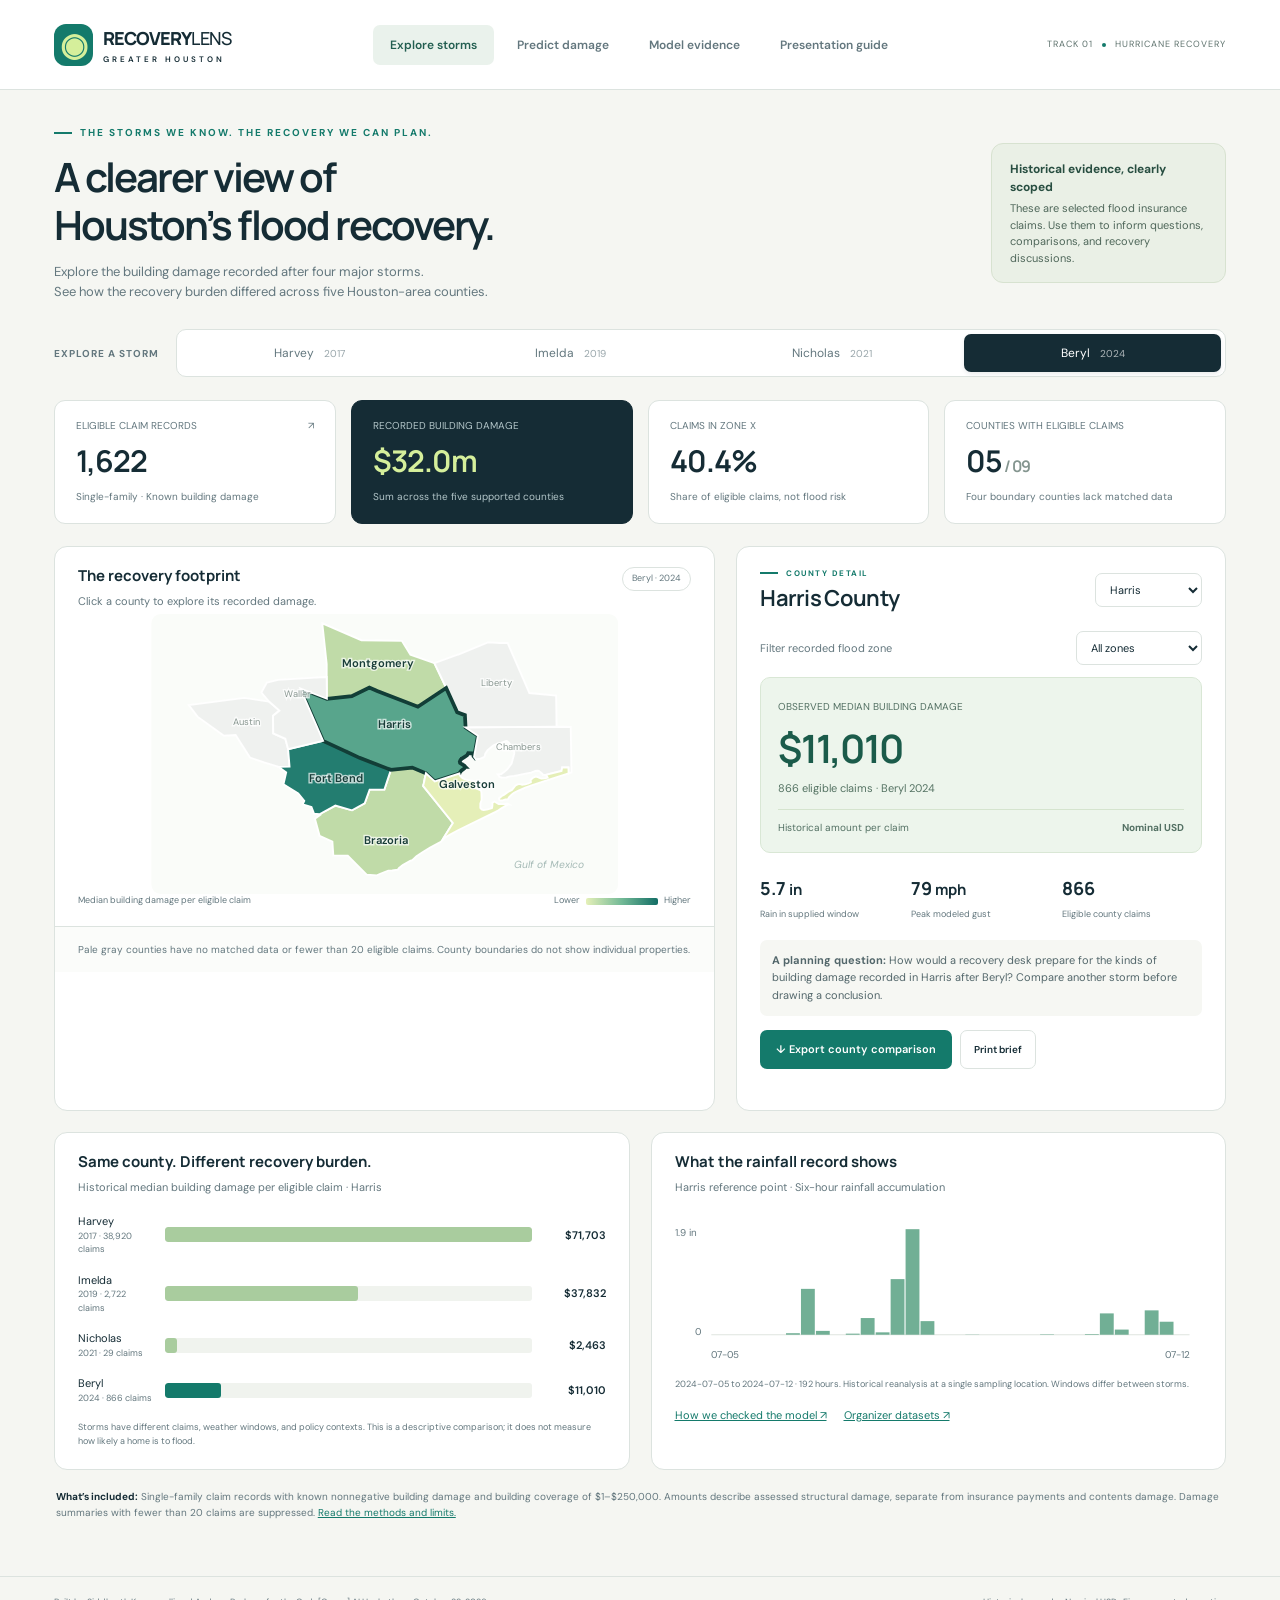
==== demo/index.html @ b669a85a "Add team names: Siddharth Korampalli and Andrew Perlman" ====
<!doctype html>
<html lang="en"><head><meta charset="utf-8"><meta name="viewport" content="width=device-width,initial-scale=1"><meta name="description" content="Compare historical Houston storm damage, explore county flood claims, and inspect honest model evidence."><title>Houston Recovery Lens</title><link rel="stylesheet" href="style.css"></head>
<body>
<header class="topbar"><a class="brand" href="#explore" aria-label="Recovery Lens home"><span class="brand-icon">◉</span><span>RECOVERY<span class="brand-light">LENS</span><small>GREATER HOUSTON</small></span></a><nav aria-label="Main navigation"><button class="nav active" data-page="explore">Explore storms</button><button class="nav" data-page="predict">Predict damage</button><button class="nav" data-page="evidence">Model evidence</button><button class="nav" data-page="present">Presentation guide</button></nav><span class="tag">TRACK 01 <i></i> HURRICANE RECOVERY</span></header>
<main id="app"><div class="loading">Loading the storm record…</div></main>
<footer><span>Built by Siddharth Korampalli and Andrew Perlman for the Code[Coogs] AI Hackathon · October 23, 2026</span><span>Historical records · Nominal USD · Five supported counties</span></footer>
<script src="data.js"></script><script src="predict.js"></script><script src="app.js"></script>
</body></html>
---- demo/style.css ----
@import url('https://fonts.googleapis.com/css2?family=DM+Sans:wght@400;450;500;550;600;650;700&family=Manrope:wght@400;500;600;650;700;750;800&display=swap');
:root{--ink:#152c35;--muted:#63777e;--green:#147a6b;--lime:#d5ef9b;--cream:#f5f6f2;--line:#dce3df;--white:#fff;--orange:#b2632b}*{box-sizing:border-box}body{margin:0;background:var(--cream);color:var(--ink);font-family:'DM Sans',Arial,sans-serif;font-size:14px;line-height:1.5}button,select,input{font:inherit}button,a,select{touch-action:manipulation}button{cursor:pointer}a{color:var(--green)}button:focus-visible,select:focus-visible,a:focus-visible,input:focus-visible,[tabindex]:focus-visible{outline:3px solid #bf772e;outline-offset:4px}.topbar{height:90px;padding:0 4.2%;display:flex;align-items:center;justify-content:space-between;border-bottom:1px solid var(--line);background:#fff}.brand{display:flex;align-items:center;gap:10px;text-decoration:none;color:var(--ink);font:800 18px 'Manrope',sans-serif;letter-spacing:-.8px}.brand-icon{width:39px;height:42px;border-radius:12px;background:var(--green);color:var(--lime);font-size:32px;text-align:center;line-height:40px}.brand-light{font-weight:500}.brand small{font:600 8px 'DM Sans',sans-serif;letter-spacing:3px;display:block;margin-top:4px}.topbar nav{display:flex;gap:6px}.nav{background:none;border:0;padding:11px 17px;color:var(--muted);border-radius:7px;font-size:12px;font-weight:600}.nav.active{background:#eaf2ec;color:#225e50}.tag{font-size:9px;letter-spacing:1px;color:#5f736e;display:flex;align-items:center;gap:9px}.tag i{height:4px;width:4px;background:var(--green);border-radius:50%}main{max-width:1480px;margin:auto;padding:35px 4.2% 45px}.eyebrow{font-size:10px;font-weight:700;letter-spacing:2px;text-transform:uppercase;color:var(--green);margin:0 0 13px;display:flex;align-items:center;gap:8px}.eyebrow:before{content:'';width:18px;height:2px;background:var(--green)}h1,h2,h3{font-family:'Manrope',Arial,sans-serif;line-height:1.18}h1{font-size:clamp(32px,3.15vw,48px);font-weight:650;letter-spacing:-2px;margin:0 0 14px}h2{font-size:23px;font-weight:650;letter-spacing:-.7px;margin:0 0 12px}h3{font-size:15px;font-weight:700;margin:0 0 8px}.hero{display:flex;justify-content:space-between;align-items:center;gap:30px;margin-bottom:28px}.hero p{font-size:13px;color:var(--muted);max-width:580px;margin:0}.hero-note{background:#eaf0e6;border:1px solid #d7e2d0;border-radius:12px;width:235px;padding:16px 18px;flex-shrink:0;font-size:11px;color:#4f675a}.hero-note strong{display:block;color:#284e41;font-size:12px;margin-bottom:4px}.stormbar{display:flex;align-items:center;gap:17px;margin:0 0 23px}.stormbar>span{font-size:10px;font-weight:700;letter-spacing:1px;color:var(--muted)}.storm-options{display:flex;border:1px solid var(--line);padding:4px;border-radius:10px;background:#fff;gap:4px;flex:1}.storm{flex:1;border:0;background:none;border-radius:7px;color:var(--muted);padding:10px 14px;display:flex;align-items:center;justify-content:center;gap:10px;font-size:12px}.storm.active{background:var(--ink);color:#fff;box-shadow:0 2px 4px #142c3518}.storm small{font-size:10px;opacity:.65}.metrics{display:grid;grid-template-columns:repeat(4,1fr);gap:15px;margin-bottom:22px}.metric{padding:17px 21px;background:#fff;border:1px solid var(--line);border-radius:11px}.metric .label{font-size:10px;color:var(--muted);display:flex;justify-content:space-between}.metric strong{display:block;font:650 30px 'Manrope',sans-serif;letter-spacing:-1px;margin:7px 0 4px}.metric small{font-size:10px;color:var(--muted)}.metric.accent{background:var(--ink);color:#fff;border-color:var(--ink)}.metric.accent .label,.metric.accent small{color:#b3c6c9}.metric.accent strong{color:var(--lime)}.main-grid{display:grid;grid-template-columns:1.35fr 1fr;gap:21px}.card{background:#fff;border:1px solid var(--line);border-radius:13px;overflow:hidden}.card-head{display:flex;justify-content:space-between;align-items:flex-start;padding:20px 23px 0;gap:15px}.card-head p{font-size:11px;color:var(--muted);margin:0}.pill{border:1px solid var(--line);border-radius:20px;padding:4px 9px;white-space:nowrap;font-size:9px;color:var(--muted)}.map-wrap{padding:5px 20px 0;position:relative}.map-wrap svg{display:block;width:100%;height:280px}.county{stroke:#fff;stroke-width:2;cursor:pointer;transition:fill .2s,stroke .2s}.county.selected{stroke:#123e37;stroke-width:4}.county.unsupported{cursor:default;fill:#eff1ef;stroke:#fff}.map-label{font-size:12px;fill:#193d39;pointer-events:none;font-weight:600;text-anchor:middle;paint-order:stroke;stroke:#ffffffaf;stroke-width:3px}.map-label.unsupported{fill:#899791;font-weight:400;font-size:10px}.map-caption{display:flex;justify-content:space-between;gap:12px;margin:0 23px 18px;font-size:9px;color:var(--muted)}.legend{display:flex;align-items:center;gap:6px}.gradient{width:72px;height:7px;background:linear-gradient(90deg,#e5f0b8,#72b996,#126d65);border-radius:2px}.map-bottom{border-top:1px solid var(--line);padding:15px 23px;background:#fbfcfa;font-size:10px;color:var(--muted)}.detail{padding:20px 23px}.detail-top{display:flex;justify-content:space-between;align-items:center;margin-bottom:19px}.detail-top h2{font-size:22px;margin:0}.detail select{padding:8px 10px;border:1px solid var(--line);border-radius:7px;background:#fff;color:var(--ink);font-size:11px;max-width:190px}.field{display:flex;justify-content:space-between;align-items:center;font-size:11px;color:var(--muted);margin-bottom:12px}.observed{background:#edf5ec;border:1px solid #d9e7d5;border-radius:10px;padding:17px;margin-bottom:14px}.observed .label{font-size:10px;color:#537063}.observed .value{font:650 39px 'Manrope';letter-spacing:-1.5px;margin:5px 0;color:#1b5b4a}.observed p{font-size:11px;color:#557363;margin:3px 0}.range{display:flex;justify-content:space-between;margin:12px 0 0;padding-top:10px;border-top:1px solid #d5e4ce;font-size:10px;color:#537063}.local-stats{display:grid;grid-template-columns:repeat(3,1fr);gap:10px;padding:8px 0 17px}.local-stats strong{display:block;font-size:18px;font-family:Manrope;font-weight:700}.local-stats span{font-size:9px;color:var(--muted)}.insight{font-size:11px;line-height:1.6;background:#f6f7f3;border-radius:7px;padding:12px;color:#53676b}.secondary{border:1px solid var(--line);border-radius:7px;padding:9px 13px;background:#fff;color:var(--ink);font-size:10px;font-weight:600}.primary{border:0;border-radius:7px;padding:11px 16px;background:var(--green);color:white;font-size:11px;font-weight:600}.action-row{display:flex;gap:8px;margin-top:14px}.bottom-grid{display:grid;grid-template-columns:1fr 1fr;gap:21px;margin-top:21px}.chart{padding:20px 23px}.chart p{color:var(--muted);font-size:11px;margin:0 0 18px}.barrow{display:grid;grid-template-columns:75px 1fr 62px;gap:12px;align-items:center;margin:15px 0;font-size:11px}.barrow span small{display:block;font-size:9px;color:var(--muted)}.bartrack{background:#f0f3ee;height:15px;border-radius:3px;overflow:hidden}.barfill{background:#a9cc9e;height:100%;border-radius:3px;min-width:2px}.barrow.active .barfill{background:var(--green)}.barvalue{text-align:right;font-size:11px;font-weight:600}.chart-note{font-size:9px!important;color:var(--muted);line-height:1.6;margin-top:14px!important;margin-bottom:0!important}.weather-chart{display:block;width:100%;height:150px}.data-note{font-size:10px;line-height:1.6;color:var(--muted);margin-top:19px;padding:0 2px}.data-note strong{color:var(--ink)}footer{display:flex;justify-content:space-between;font-size:9px;color:var(--muted);border-top:1px solid var(--line);padding:19px 4.2%;gap:15px}.loading{padding:50px;font-size:18px}.page-intro{max-width:740px;margin-bottom:28px}.page-intro p{color:var(--muted)}.evidence-grid{display:grid;grid-template-columns:1fr 1fr;gap:22px}.panel{padding:24px}.panel p,.panel li{font-size:12px;color:var(--muted);line-height:1.7}.panel ul,.panel ol{padding-left:19px}.warning{background:#fff5e7;border:1px solid #ead8bd;color:#865d2b;padding:18px 22px;border-radius:10px;margin:20px 0;font-size:12px}.warning strong{display:block;font-size:14px;margin-bottom:5px}.evidence-table{width:100%;border-collapse:collapse;font-size:11px;margin-top:15px}.evidence-table th,.evidence-table td{text-align:left;border-bottom:1px solid var(--line);padding:11px 6px}.evidence-table th{color:var(--muted);font-size:10px;font-weight:500}.split{display:flex;gap:10px;margin:15px 0}.split>div{flex:1;border-radius:8px;padding:12px;background:#f0f4ef}.split strong,.split small{display:block}.split strong{font-size:13px}.split small{font-size:10px;color:var(--muted);margin-top:4px}.quote{font:500 19px/1.65 'Manrope';letter-spacing:-.3px;color:var(--ink);padding:20px 0}.pitch-step{display:grid;grid-template-columns:50px 1fr;gap:15px;border-top:1px solid var(--line);padding:17px 0}.pitch-step time{color:var(--green);font-size:11px;font-weight:700}.pitch-step p{margin:4px 0 0;font-size:12px;color:var(--muted)}.links{display:flex;gap:17px;flex-wrap:wrap;font-size:11px;margin-top:16px}.download-status{font-size:10px;color:var(--green);min-height:15px;margin-top:6px}.wide{grid-column:1/-1}.source-tag{font-size:10px;display:inline-block;background:#eaf2eb;color:#41664e;padding:3px 7px;border-radius:4px}.print-only{display:none} @media(min-width:1450px){.map-wrap svg{height:320px}}@media(max-width:1000px){.topbar{padding:0 3%;height:76px}.tag{display:none}main{padding:28px 3%}.main-grid{grid-template-columns:1.1fr 1fr}.hero-note{width:210px}.metric{padding:14px}.metric strong{font-size:25px}.map-wrap svg{height:280px}.detail{padding:18px}.range{gap:8px;font-size:9px}}@media(max-width:760px){.topbar{height:auto;min-height:95px;flex-wrap:wrap;padding:15px 5%;gap:12px}.topbar nav{width:100%;justify-content:space-between;gap:0}.nav{padding:8px;font-size:10px}.brand{font-size:16px}.brand-icon{height:34px;width:33px;line-height:33px;font-size:26px}.hero{display:block}.hero-note{width:100%;margin-top:18px;padding:12px 15px}h1{font-size:34px;letter-spacing:-1.3px}.hero p{font-size:12px}.stormbar{display:block}.stormbar>span{display:block;margin-bottom:8px}.storm{padding:9px 3px;display:block;font-size:11px}.storm small{display:block}.metrics{grid-template-columns:1fr 1fr;gap:10px}.metric strong{font-size:26px}.main-grid,.bottom-grid,.evidence-grid{grid-template-columns:1fr}.card-head{padding:18px 18px 0}.map-caption{margin:0 18px 16px}.map-wrap svg{height:310px}.detail select{max-width:160px}.bottom-grid{gap:17px}.evidence-grid{gap:17px}.split{flex-wrap:wrap}.split>div{min-width:100px}footer{display:block}footer span{display:block;margin-bottom:5px}.wide{grid-column:auto}.page-intro h1{font-size:31px}.evidence-table{font-size:10px}.panel{padding:20px}.quote{font-size:17px}.range{font-size:10px}}@media print{.topbar nav,.tag,.action-row,footer,.stormbar{display:none}main{padding:15px}.hero-note{display:none}.metrics,.main-grid,.bottom-grid{break-inside:avoid}.main-grid{grid-template-columns:1fr 1fr}body{background:white}.print-only{display:block}.card{break-inside:avoid}.metric strong{font-size:23px}.hero h1{font-size:30px}.bottom-grid{grid-template-columns:1fr 1fr}.map-wrap svg{height:260px}}

.field:has(input[type=number]){flex-wrap:wrap}
.field input[type=number]{flex-basis:100%;width:100%;margin-top:6px;padding:10px 12px;border:1px solid var(--line);border-radius:10px;background:var(--white);color:var(--ink)}
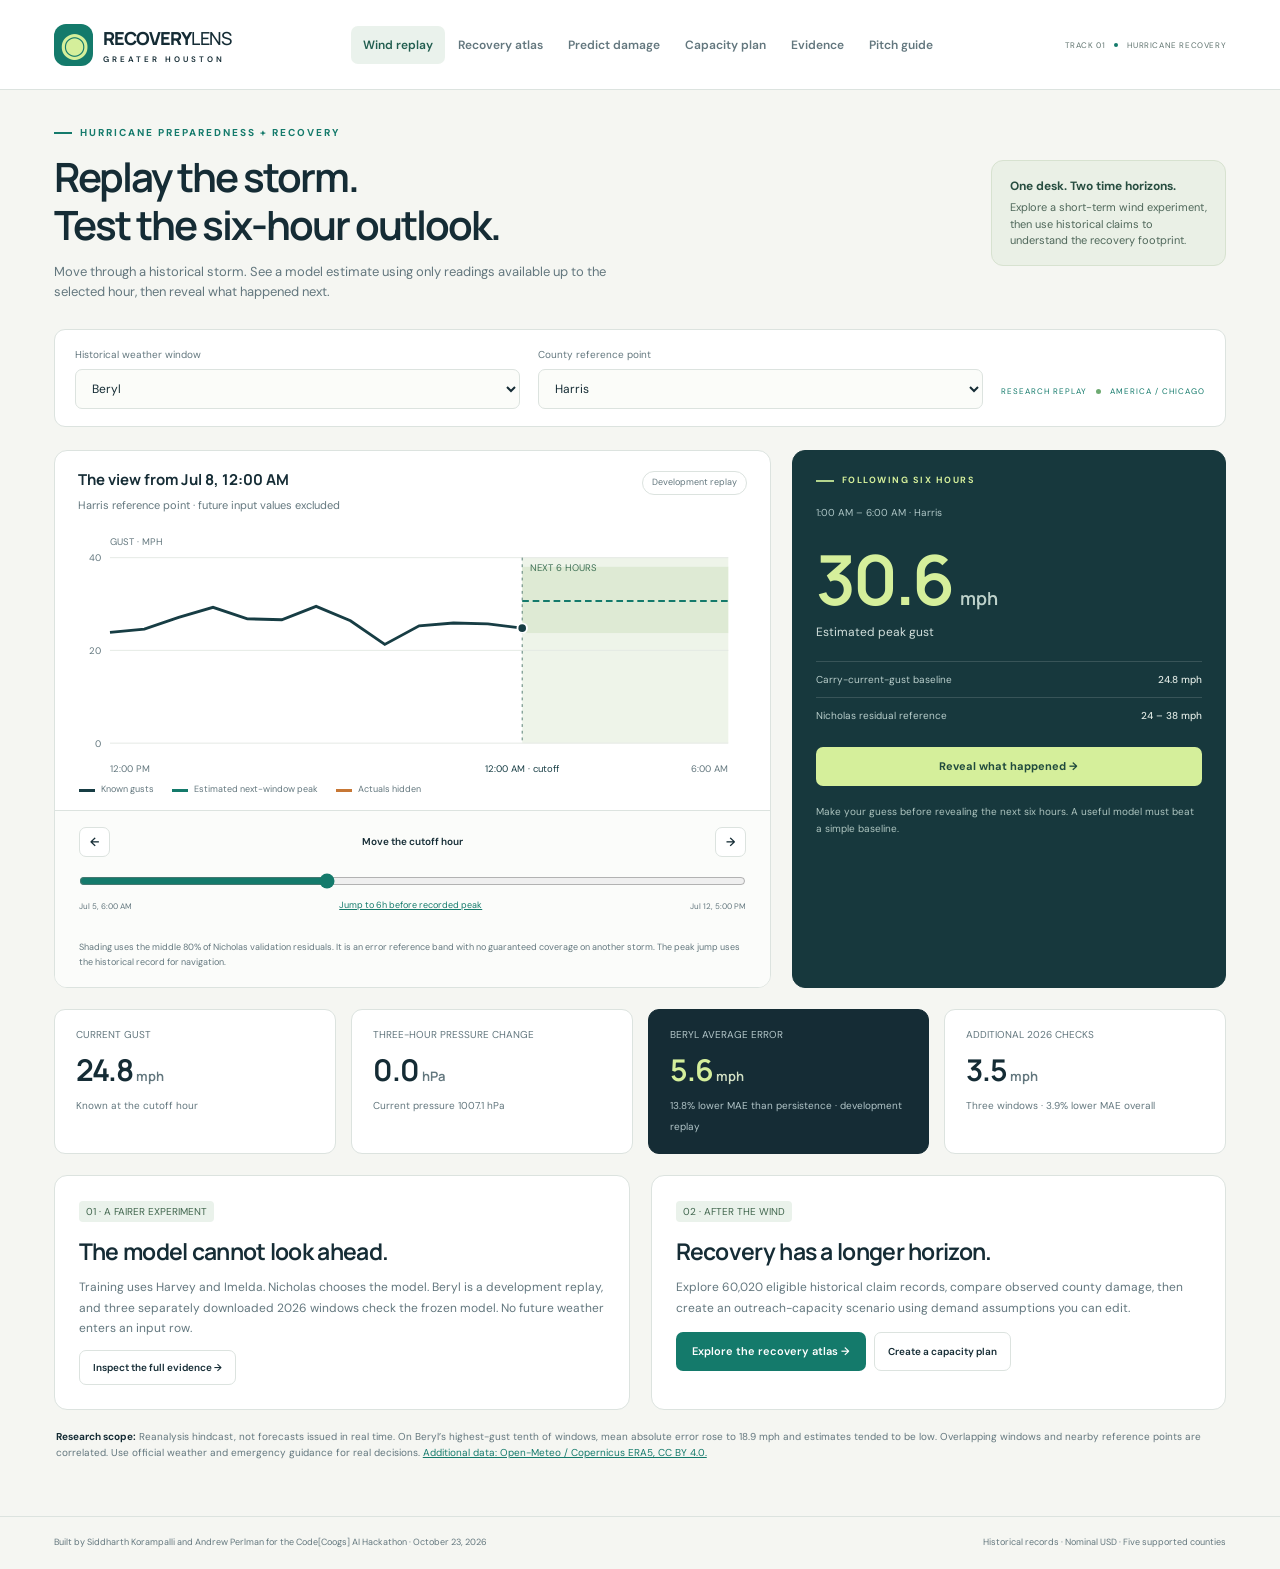
==== commit a5171a4c: "Merge main: add Andrew's wind replay and capacity plan Bring in the six-hour wind replay, capacity p" ====
--- a/demo/index.html
+++ b/demo/index.html
@@ -1,8 +1,8 @@
 <!doctype html>
-<html lang="en"><head><meta charset="utf-8"><meta name="viewport" content="width=device-width,initial-scale=1"><meta name="description" content="Compare historical Houston storm damage, explore county flood claims, and inspect honest model evidence."><title>Houston Recovery Lens</title><link rel="stylesheet" href="style.css"></head>
+<html lang="en"><head><meta charset="utf-8"><meta name="viewport" content="width=device-width,initial-scale=1"><meta name="description" content="Replay a six-hour gust model, explore historical Houston flood recovery, and build an editable outreach-capacity scenario."><title>Houston Recovery Lens</title><link rel="stylesheet" href="style.css"><link rel="stylesheet" href="upgrades.css"></head>
 <body>
-<header class="topbar"><a class="brand" href="#explore" aria-label="Recovery Lens home"><span class="brand-icon">◉</span><span>RECOVERY<span class="brand-light">LENS</span><small>GREATER HOUSTON</small></span></a><nav aria-label="Main navigation"><button class="nav active" data-page="explore">Explore storms</button><button class="nav" data-page="predict">Predict damage</button><button class="nav" data-page="evidence">Model evidence</button><button class="nav" data-page="present">Presentation guide</button></nav><span class="tag">TRACK 01 <i></i> HURRICANE RECOVERY</span></header>
+<header class="topbar"><a class="brand" href="#replay" aria-label="Recovery Lens home"><span class="brand-icon">◉</span><span>RECOVERY<span class="brand-light">LENS</span><small>GREATER HOUSTON</small></span></a><nav aria-label="Main navigation"><button class="nav active" data-page="replay">Wind replay</button><button class="nav" data-page="explore">Recovery atlas</button><button class="nav" data-page="predict">Predict damage</button><button class="nav" data-page="capacity">Capacity plan</button><button class="nav" data-page="evidence">Evidence</button><button class="nav" data-page="present">Pitch guide</button></nav><span class="tag">TRACK 01 <i></i> HURRICANE RECOVERY</span></header>
 <main id="app"><div class="loading">Loading the storm record…</div></main>
 <footer><span>Built by Siddharth Korampalli and Andrew Perlman for the Code[Coogs] AI Hackathon · October 23, 2026</span><span>Historical records · Nominal USD · Five supported counties</span></footer>
-<script src="data.js"></script><script src="predict.js"></script><script src="app.js"></script>
+<script src="data.js"></script><script src="predict.js"></script><script src="wind-data.js"></script><script src="wind.js"></script><script src="app.js"></script>
 </body></html>
--- a/demo/style.css
+++ b/demo/style.css
@@ -3,3 +3,7 @@
 
 .field:has(input[type=number]){flex-wrap:wrap}
 .field input[type=number]{flex-basis:100%;width:100%;margin-top:6px;padding:10px 12px;border:1px solid var(--line);border-radius:10px;background:var(--white);color:var(--ink)}
+.field-help{font-size:10px;color:var(--muted);margin:-6px 0 10px}
+.field-msg{font-size:10px;color:var(--orange);margin:-6px 0 10px;min-height:0}
+.field-msg:empty{display:none}
+.observed .value.no-data{font-size:24px;letter-spacing:-.5px}
--- a/demo/upgrades.css
+++ b/demo/upgrades.css
@@ -0,0 +1 @@
+.replay-toolbar{display:flex;align-items:end;gap:18px;margin:0 0 23px;padding:17px 20px;border:1px solid var(--line);border-radius:11px;background:white}.replay-toolbar label{font-size:10px;color:var(--muted);display:flex;flex-direction:column;gap:7px;flex:1}.replay-toolbar select,.plan-source select{padding:10px 12px;border:1px solid var(--line);border-radius:7px;background:#fbfcf9;color:var(--ink);font-size:12px;min-width:0}.replay-scope{font-size:8px;letter-spacing:1px;color:var(--green);display:flex;gap:9px;align-items:center;padding-bottom:12px;white-space:nowrap}.replay-scope i{width:5px;height:5px;background:#6eaa72;border-radius:50%}.replay-layout{display:grid;grid-template-columns:1.65fr 1fr;gap:21px}.replay-main .card-head{margin-bottom:10px}.replay-chart-wrap{padding:8px 15px 0}.replay-chart{display:block;width:100%;height:auto}.chart-key{display:flex;flex-wrap:wrap;gap:18px;padding:0 24px 13px;font-size:9px;color:var(--muted)}.chart-key span{display:flex;align-items:center;gap:6px}.chart-key i{height:3px;width:16px;display:inline-block}.scrubber{border-top:1px solid var(--line);padding:16px 24px 12px;background:#fbfcfa}.scrubber>div:first-child{display:flex;align-items:center;justify-content:space-between;font-size:10px;font-weight:600}.scrubber input{width:100%;accent-color:var(--green);margin:16px 0 5px;cursor:pointer}.scrubber .secondary{padding:5px 10px;font-size:12px}.scrub-labels{display:flex;justify-content:space-between;align-items:center;gap:12px;font-size:8px;color:var(--muted)}.text-button{background:none;border:0;text-decoration:underline;color:var(--green);font-size:9px;padding:4px}.replay-caption{font-size:9px;line-height:1.6;color:var(--muted);padding:12px 24px 18px;background:#fbfcfa}.outlook{padding:23px;background:#17383d;color:#fff;border-color:#17383d}.outlook .eyebrow{color:#d5ef9b;font-size:9px;letter-spacing:1.5px}.outlook .eyebrow:before{background:#b3d48d}.scope-line{font-size:10px;color:#adc5c5}.outlook-value{font:650 69px 'Manrope',Arial,sans-serif;letter-spacing:-3px;color:var(--lime);line-height:1.2;margin-top:16px}.outlook-value span{font-size:18px;letter-spacing:0;padding-left:8px;color:#bed2cb}.outlook-label{font-size:12px;margin:3px 0 20px;color:#d2dfdc}.outlook-baseline{display:flex;justify-content:space-between;font-size:10px;padding:10px 0;border-top:1px solid #ffffff24;gap:12px;color:#b9cecb}.outlook-baseline strong{white-space:nowrap;color:#e1eae5;font-weight:500}.reveal-button{background:var(--lime);color:#214b3e;width:100%;margin-top:14px;font-size:11px;font-weight:700}.reveal-result{border-top:1px solid #ffffff25;margin-top:15px;padding-top:14px}.reveal-result>span{font-size:8px;letter-spacing:1.5px;color:#bfd0c7}.reveal-result>strong{display:block;font:650 29px Manrope;margin:6px 0}.reveal-result p{font-size:10px;color:#c2d4d0;line-height:1.7;margin:7px 0}.reveal-result small{font-size:10px;color:var(--lime)}.reveal-prompt{font-size:10px;color:#adc4bf;line-height:1.7;margin-top:17px}.replay-metrics{margin:21px 0 0}.replay-metrics .metric strong small{font-size:13px;letter-spacing:0}.replay-metrics .metric.accent strong small{color:#d1dfc3}.legacy-evidence{margin-top:22px;padding:24px}.legacy-evidence summary{cursor:pointer;font-family:Manrope;font-size:16px;font-weight:600}.legacy-evidence .page-intro{margin-top:25px}.legacy-evidence .page-intro h1{font-size:30px}.table-scroll{overflow-x:auto}.capacity-layout{display:grid;grid-template-columns:1fr 1.2fr;gap:22px}.plan-fields{display:grid;grid-template-columns:1fr 1fr;gap:15px;margin:18px 0}.plan-fields label,.plan-source{font-size:11px;color:var(--muted);display:flex;flex-direction:column;gap:7px}.plan-fields input,.demand-row input{padding:9px 10px;border:1px solid var(--line);border-radius:6px;background:#fbfcf9;color:var(--ink);width:100%;font:600 14px Manrope}.plan-source{margin-bottom:12px}.demand-row{display:flex;align-items:center;justify-content:space-between;border-top:1px solid #edf0ec;padding:10px 0;font-size:12px;gap:15px}.demand-row input{width:110px;text-align:right}.capacity-layout .barrow{grid-template-columns:90px 1fr 44px;margin:21px 0}.capacity-layout .bartrack{height:20px}.capacity-layout h2{font-size:27px}.topbar nav{gap:1px}.nav{padding:10px 12px}.tag{font-size:8px;letter-spacing:.6px}@media(max-width:1150px){.tag{display:none}.topbar{gap:15px}.nav{padding:10px}.replay-layout{grid-template-columns:1.5fr 1fr}.outlook-value{font-size:57px}.replay-scope{display:none}.scrub-labels{flex-wrap:wrap}.scrub-labels .text-button{order:3;width:100%}}@media(max-width:850px){.topbar{height:auto;padding-top:17px;padding-bottom:12px;flex-wrap:wrap}.topbar nav{width:100%;justify-content:space-between}.replay-layout{grid-template-columns:1fr}.outlook{display:grid;grid-template-columns:1fr 1fr;gap:0 25px}.outlook .eyebrow,.outlook .scope-line,.outlook .outlook-value,.outlook .outlook-label{grid-column:1}.outlook .outlook-baseline,.outlook .reveal-button,.outlook .reveal-result,.outlook .reveal-prompt{grid-column:2}.outlook .outlook-baseline:first-of-type{grid-row:1}.outlook-value{font-size:64px;margin-top:10px}.outlook-label{margin-bottom:5px}.outlook .outlook-baseline{font-size:9px}.replay-chart-wrap{padding-left:5px;padding-right:5px}.capacity-layout{grid-template-columns:1fr}}@media(max-width:520px){.nav{font-size:9px;padding:8px 5px}.replay-toolbar{gap:10px;padding:14px}.replay-toolbar select{font-size:10px;padding:9px 5px}.replay-toolbar label{font-size:9px}.card-head .pill{font-size:8px;padding:4px 6px}.replay-main .card-head h3{font-size:13px}.outlook{display:block;padding:22px}.outlook-value{font-size:65px}.outlook .outlook-baseline{font-size:11px}.outlook-label{margin-bottom:22px}.chart-key{gap:10px;font-size:8px;padding:0 15px 12px}.scrubber{padding:14px 16px}.replay-caption{padding:10px 16px 15px}.scrub-labels{font-size:8px}.plan-fields{grid-template-columns:1fr 1fr;gap:12px}.plan-fields label{font-size:10px}.legacy-evidence{padding:18px}.legacy-evidence .panel{padding:17px}}@media print{.replay-toolbar,.scrubber,.reveal-button,.topbar nav,.action-row{display:none}.replay-layout,.capacity-layout{grid-template-columns:1.3fr 1fr}.outlook{display:block}.replay-chart-wrap{padding:5px}.outlook-value{font-size:45px}.replay-metrics{grid-template-columns:repeat(4,1fr)}.replay-metrics .metric strong{font-size:22px}}
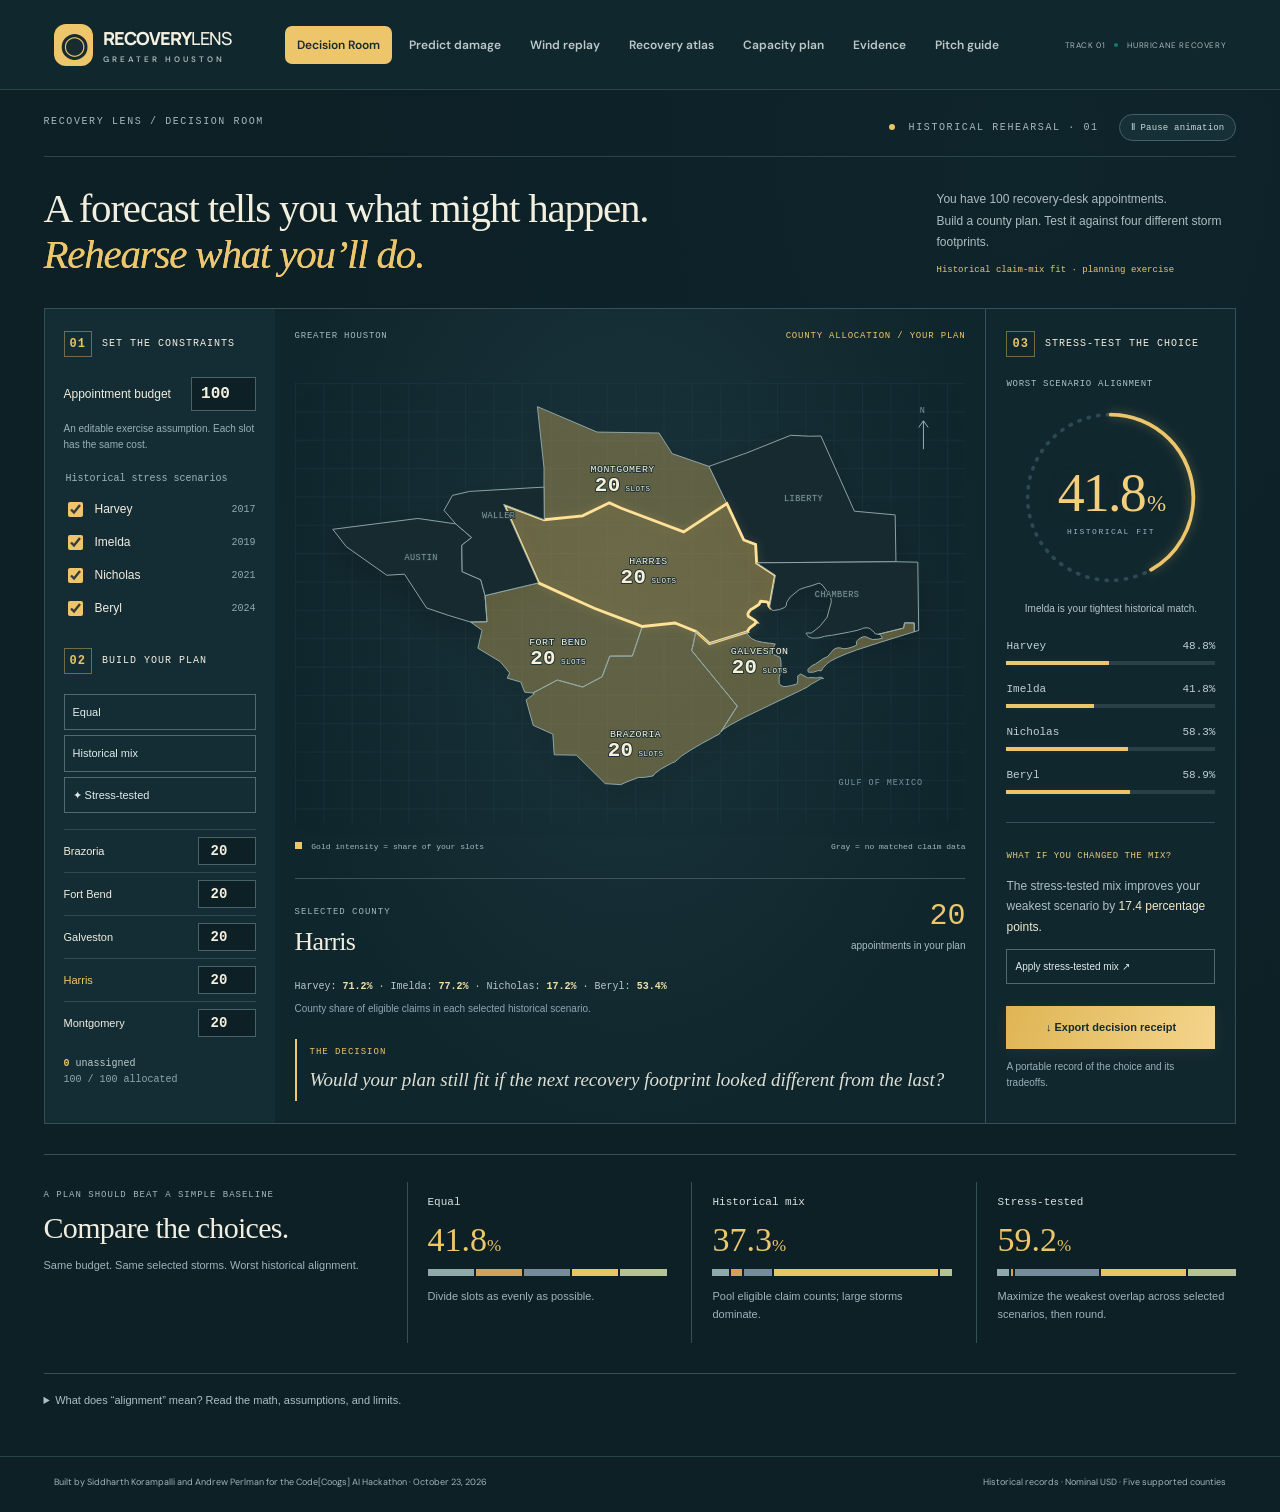
==== commit b27739aa: "Resolve PR #1 against the latest Decision Room Integrate the depth-code damage experiment as a separ" ====
--- a/demo/index.html
+++ b/demo/index.html
@@ -1,8 +1,8 @@
-<!doctype html>
-<html lang="en"><head><meta charset="utf-8"><meta name="viewport" content="width=device-width,initial-scale=1"><meta name="description" content="Replay a six-hour gust model, explore historical Houston flood recovery, and build an editable outreach-capacity scenario."><title>Houston Recovery Lens</title><link rel="stylesheet" href="style.css"><link rel="stylesheet" href="upgrades.css"></head>
-<body>
-<header class="topbar"><a class="brand" href="#replay" aria-label="Recovery Lens home"><span class="brand-icon">◉</span><span>RECOVERY<span class="brand-light">LENS</span><small>GREATER HOUSTON</small></span></a><nav aria-label="Main navigation"><button class="nav active" data-page="replay">Wind replay</button><button class="nav" data-page="explore">Recovery atlas</button><button class="nav" data-page="predict">Predict damage</button><button class="nav" data-page="capacity">Capacity plan</button><button class="nav" data-page="evidence">Evidence</button><button class="nav" data-page="present">Pitch guide</button></nav><span class="tag">TRACK 01 <i></i> HURRICANE RECOVERY</span></header>
-<main id="app"><div class="loading">Loading the storm record…</div></main>
-<footer><span>Built by Siddharth Korampalli and Andrew Perlman for the Code[Coogs] AI Hackathon · October 23, 2026</span><span>Historical records · Nominal USD · Five supported counties</span></footer>
-<script src="data.js"></script><script src="predict.js"></script><script src="wind-data.js"></script><script src="wind.js"></script><script src="app.js"></script>
-</body></html>
+<!doctype html>
+<html lang="en"><head><meta charset="utf-8"><meta name="viewport" content="width=device-width,initial-scale=1"><meta name="description" content="Replay a six-hour gust model, explore historical Houston flood recovery, and build an editable outreach-capacity scenario."><title>Houston Recovery Lens</title><link rel="stylesheet" href="style.css"><link rel="stylesheet" href="upgrades.css"><link rel="stylesheet" href="decision.css"><link rel="stylesheet" href="motion.css"></head>
+<body>
+<header class="topbar"><a class="brand" href="#decision" aria-label="Recovery Lens home"><span class="brand-icon">◉</span><span>RECOVERY<span class="brand-light">LENS</span><small>GREATER HOUSTON</small></span></a><nav aria-label="Main navigation"><button class="nav active" data-page="decision">Decision Room</button><button class="nav" data-page="predict">Predict damage</button><button class="nav" data-page="replay">Wind replay</button><button class="nav" data-page="explore">Recovery atlas</button><button class="nav" data-page="capacity">Capacity plan</button><button class="nav" data-page="evidence">Evidence</button><button class="nav" data-page="present">Pitch guide</button></nav><span class="tag">TRACK 01 <i></i> HURRICANE RECOVERY</span></header>
+<main id="app"><div class="loading">Loading the storm record…</div></main>
+<footer><span>Built by Siddharth Korampalli and Andrew Perlman for the Code[Coogs] AI Hackathon · October 23, 2026</span><span>Historical records · Nominal USD · Five supported counties</span></footer>
+<script src="data.js"></script><script src="predict.js"></script><script src="wind-data.js"></script><script src="wind.js"></script><script src="decision-data.js"></script><script src="decision.js"></script><script src="motion.js"></script><script src="predict-ui.js"></script><script src="app.js"></script>
+</body></html>
--- a/demo/style.css
+++ b/demo/style.css
@@ -1,9 +1,2 @@
 @import url('https://fonts.googleapis.com/css2?family=DM+Sans:wght@400;450;500;550;600;650;700&family=Manrope:wght@400;500;600;650;700;750;800&display=swap');
 :root{--ink:#152c35;--muted:#63777e;--green:#147a6b;--lime:#d5ef9b;--cream:#f5f6f2;--line:#dce3df;--white:#fff;--orange:#b2632b}*{box-sizing:border-box}body{margin:0;background:var(--cream);color:var(--ink);font-family:'DM Sans',Arial,sans-serif;font-size:14px;line-height:1.5}button,select,input{font:inherit}button,a,select{touch-action:manipulation}button{cursor:pointer}a{color:var(--green)}button:focus-visible,select:focus-visible,a:focus-visible,input:focus-visible,[tabindex]:focus-visible{outline:3px solid #bf772e;outline-offset:4px}.topbar{height:90px;padding:0 4.2%;display:flex;align-items:center;justify-content:space-between;border-bottom:1px solid var(--line);background:#fff}.brand{display:flex;align-items:center;gap:10px;text-decoration:none;color:var(--ink);font:800 18px 'Manrope',sans-serif;letter-spacing:-.8px}.brand-icon{width:39px;height:42px;border-radius:12px;background:var(--green);color:var(--lime);font-size:32px;text-align:center;line-height:40px}.brand-light{font-weight:500}.brand small{font:600 8px 'DM Sans',sans-serif;letter-spacing:3px;display:block;margin-top:4px}.topbar nav{display:flex;gap:6px}.nav{background:none;border:0;padding:11px 17px;color:var(--muted);border-radius:7px;font-size:12px;font-weight:600}.nav.active{background:#eaf2ec;color:#225e50}.tag{font-size:9px;letter-spacing:1px;color:#5f736e;display:flex;align-items:center;gap:9px}.tag i{height:4px;width:4px;background:var(--green);border-radius:50%}main{max-width:1480px;margin:auto;padding:35px 4.2% 45px}.eyebrow{font-size:10px;font-weight:700;letter-spacing:2px;text-transform:uppercase;color:var(--green);margin:0 0 13px;display:flex;align-items:center;gap:8px}.eyebrow:before{content:'';width:18px;height:2px;background:var(--green)}h1,h2,h3{font-family:'Manrope',Arial,sans-serif;line-height:1.18}h1{font-size:clamp(32px,3.15vw,48px);font-weight:650;letter-spacing:-2px;margin:0 0 14px}h2{font-size:23px;font-weight:650;letter-spacing:-.7px;margin:0 0 12px}h3{font-size:15px;font-weight:700;margin:0 0 8px}.hero{display:flex;justify-content:space-between;align-items:center;gap:30px;margin-bottom:28px}.hero p{font-size:13px;color:var(--muted);max-width:580px;margin:0}.hero-note{background:#eaf0e6;border:1px solid #d7e2d0;border-radius:12px;width:235px;padding:16px 18px;flex-shrink:0;font-size:11px;color:#4f675a}.hero-note strong{display:block;color:#284e41;font-size:12px;margin-bottom:4px}.stormbar{display:flex;align-items:center;gap:17px;margin:0 0 23px}.stormbar>span{font-size:10px;font-weight:700;letter-spacing:1px;color:var(--muted)}.storm-options{display:flex;border:1px solid var(--line);padding:4px;border-radius:10px;background:#fff;gap:4px;flex:1}.storm{flex:1;border:0;background:none;border-radius:7px;color:var(--muted);padding:10px 14px;display:flex;align-items:center;justify-content:center;gap:10px;font-size:12px}.storm.active{background:var(--ink);color:#fff;box-shadow:0 2px 4px #142c3518}.storm small{font-size:10px;opacity:.65}.metrics{display:grid;grid-template-columns:repeat(4,1fr);gap:15px;margin-bottom:22px}.metric{padding:17px 21px;background:#fff;border:1px solid var(--line);border-radius:11px}.metric .label{font-size:10px;color:var(--muted);display:flex;justify-content:space-between}.metric strong{display:block;font:650 30px 'Manrope',sans-serif;letter-spacing:-1px;margin:7px 0 4px}.metric small{font-size:10px;color:var(--muted)}.metric.accent{background:var(--ink);color:#fff;border-color:var(--ink)}.metric.accent .label,.metric.accent small{color:#b3c6c9}.metric.accent strong{color:var(--lime)}.main-grid{display:grid;grid-template-columns:1.35fr 1fr;gap:21px}.card{background:#fff;border:1px solid var(--line);border-radius:13px;overflow:hidden}.card-head{display:flex;justify-content:space-between;align-items:flex-start;padding:20px 23px 0;gap:15px}.card-head p{font-size:11px;color:var(--muted);margin:0}.pill{border:1px solid var(--line);border-radius:20px;padding:4px 9px;white-space:nowrap;font-size:9px;color:var(--muted)}.map-wrap{padding:5px 20px 0;position:relative}.map-wrap svg{display:block;width:100%;height:280px}.county{stroke:#fff;stroke-width:2;cursor:pointer;transition:fill .2s,stroke .2s}.county.selected{stroke:#123e37;stroke-width:4}.county.unsupported{cursor:default;fill:#eff1ef;stroke:#fff}.map-label{font-size:12px;fill:#193d39;pointer-events:none;font-weight:600;text-anchor:middle;paint-order:stroke;stroke:#ffffffaf;stroke-width:3px}.map-label.unsupported{fill:#899791;font-weight:400;font-size:10px}.map-caption{display:flex;justify-content:space-between;gap:12px;margin:0 23px 18px;font-size:9px;color:var(--muted)}.legend{display:flex;align-items:center;gap:6px}.gradient{width:72px;height:7px;background:linear-gradient(90deg,#e5f0b8,#72b996,#126d65);border-radius:2px}.map-bottom{border-top:1px solid var(--line);padding:15px 23px;background:#fbfcfa;font-size:10px;color:var(--muted)}.detail{padding:20px 23px}.detail-top{display:flex;justify-content:space-between;align-items:center;margin-bottom:19px}.detail-top h2{font-size:22px;margin:0}.detail select{padding:8px 10px;border:1px solid var(--line);border-radius:7px;background:#fff;color:var(--ink);font-size:11px;max-width:190px}.field{display:flex;justify-content:space-between;align-items:center;font-size:11px;color:var(--muted);margin-bottom:12px}.observed{background:#edf5ec;border:1px solid #d9e7d5;border-radius:10px;padding:17px;margin-bottom:14px}.observed .label{font-size:10px;color:#537063}.observed .value{font:650 39px 'Manrope';letter-spacing:-1.5px;margin:5px 0;color:#1b5b4a}.observed p{font-size:11px;color:#557363;margin:3px 0}.range{display:flex;justify-content:space-between;margin:12px 0 0;padding-top:10px;border-top:1px solid #d5e4ce;font-size:10px;color:#537063}.local-stats{display:grid;grid-template-columns:repeat(3,1fr);gap:10px;padding:8px 0 17px}.local-stats strong{display:block;font-size:18px;font-family:Manrope;font-weight:700}.local-stats span{font-size:9px;color:var(--muted)}.insight{font-size:11px;line-height:1.6;background:#f6f7f3;border-radius:7px;padding:12px;color:#53676b}.secondary{border:1px solid var(--line);border-radius:7px;padding:9px 13px;background:#fff;color:var(--ink);font-size:10px;font-weight:600}.primary{border:0;border-radius:7px;padding:11px 16px;background:var(--green);color:white;font-size:11px;font-weight:600}.action-row{display:flex;gap:8px;margin-top:14px}.bottom-grid{display:grid;grid-template-columns:1fr 1fr;gap:21px;margin-top:21px}.chart{padding:20px 23px}.chart p{color:var(--muted);font-size:11px;margin:0 0 18px}.barrow{display:grid;grid-template-columns:75px 1fr 62px;gap:12px;align-items:center;margin:15px 0;font-size:11px}.barrow span small{display:block;font-size:9px;color:var(--muted)}.bartrack{background:#f0f3ee;height:15px;border-radius:3px;overflow:hidden}.barfill{background:#a9cc9e;height:100%;border-radius:3px;min-width:2px}.barrow.active .barfill{background:var(--green)}.barvalue{text-align:right;font-size:11px;font-weight:600}.chart-note{font-size:9px!important;color:var(--muted);line-height:1.6;margin-top:14px!important;margin-bottom:0!important}.weather-chart{display:block;width:100%;height:150px}.data-note{font-size:10px;line-height:1.6;color:var(--muted);margin-top:19px;padding:0 2px}.data-note strong{color:var(--ink)}footer{display:flex;justify-content:space-between;font-size:9px;color:var(--muted);border-top:1px solid var(--line);padding:19px 4.2%;gap:15px}.loading{padding:50px;font-size:18px}.page-intro{max-width:740px;margin-bottom:28px}.page-intro p{color:var(--muted)}.evidence-grid{display:grid;grid-template-columns:1fr 1fr;gap:22px}.panel{padding:24px}.panel p,.panel li{font-size:12px;color:var(--muted);line-height:1.7}.panel ul,.panel ol{padding-left:19px}.warning{background:#fff5e7;border:1px solid #ead8bd;color:#865d2b;padding:18px 22px;border-radius:10px;margin:20px 0;font-size:12px}.warning strong{display:block;font-size:14px;margin-bottom:5px}.evidence-table{width:100%;border-collapse:collapse;font-size:11px;margin-top:15px}.evidence-table th,.evidence-table td{text-align:left;border-bottom:1px solid var(--line);padding:11px 6px}.evidence-table th{color:var(--muted);font-size:10px;font-weight:500}.split{display:flex;gap:10px;margin:15px 0}.split>div{flex:1;border-radius:8px;padding:12px;background:#f0f4ef}.split strong,.split small{display:block}.split strong{font-size:13px}.split small{font-size:10px;color:var(--muted);margin-top:4px}.quote{font:500 19px/1.65 'Manrope';letter-spacing:-.3px;color:var(--ink);padding:20px 0}.pitch-step{display:grid;grid-template-columns:50px 1fr;gap:15px;border-top:1px solid var(--line);padding:17px 0}.pitch-step time{color:var(--green);font-size:11px;font-weight:700}.pitch-step p{margin:4px 0 0;font-size:12px;color:var(--muted)}.links{display:flex;gap:17px;flex-wrap:wrap;font-size:11px;margin-top:16px}.download-status{font-size:10px;color:var(--green);min-height:15px;margin-top:6px}.wide{grid-column:1/-1}.source-tag{font-size:10px;display:inline-block;background:#eaf2eb;color:#41664e;padding:3px 7px;border-radius:4px}.print-only{display:none} @media(min-width:1450px){.map-wrap svg{height:320px}}@media(max-width:1000px){.topbar{padding:0 3%;height:76px}.tag{display:none}main{padding:28px 3%}.main-grid{grid-template-columns:1.1fr 1fr}.hero-note{width:210px}.metric{padding:14px}.metric strong{font-size:25px}.map-wrap svg{height:280px}.detail{padding:18px}.range{gap:8px;font-size:9px}}@media(max-width:760px){.topbar{height:auto;min-height:95px;flex-wrap:wrap;padding:15px 5%;gap:12px}.topbar nav{width:100%;justify-content:space-between;gap:0}.nav{padding:8px;font-size:10px}.brand{font-size:16px}.brand-icon{height:34px;width:33px;line-height:33px;font-size:26px}.hero{display:block}.hero-note{width:100%;margin-top:18px;padding:12px 15px}h1{font-size:34px;letter-spacing:-1.3px}.hero p{font-size:12px}.stormbar{display:block}.stormbar>span{display:block;margin-bottom:8px}.storm{padding:9px 3px;display:block;font-size:11px}.storm small{display:block}.metrics{grid-template-columns:1fr 1fr;gap:10px}.metric strong{font-size:26px}.main-grid,.bottom-grid,.evidence-grid{grid-template-columns:1fr}.card-head{padding:18px 18px 0}.map-caption{margin:0 18px 16px}.map-wrap svg{height:310px}.detail select{max-width:160px}.bottom-grid{gap:17px}.evidence-grid{gap:17px}.split{flex-wrap:wrap}.split>div{min-width:100px}footer{display:block}footer span{display:block;margin-bottom:5px}.wide{grid-column:auto}.page-intro h1{font-size:31px}.evidence-table{font-size:10px}.panel{padding:20px}.quote{font-size:17px}.range{font-size:10px}}@media print{.topbar nav,.tag,.action-row,footer,.stormbar{display:none}main{padding:15px}.hero-note{display:none}.metrics,.main-grid,.bottom-grid{break-inside:avoid}.main-grid{grid-template-columns:1fr 1fr}body{background:white}.print-only{display:block}.card{break-inside:avoid}.metric strong{font-size:23px}.hero h1{font-size:30px}.bottom-grid{grid-template-columns:1fr 1fr}.map-wrap svg{height:260px}}
-
-.field:has(input[type=number]){flex-wrap:wrap}
-.field input[type=number]{flex-basis:100%;width:100%;margin-top:6px;padding:10px 12px;border:1px solid var(--line);border-radius:10px;background:var(--white);color:var(--ink)}
-.field-help{font-size:10px;color:var(--muted);margin:-6px 0 10px}
-.field-msg{font-size:10px;color:var(--orange);margin:-6px 0 10px;min-height:0}
-.field-msg:empty{display:none}
-.observed .value.no-data{font-size:24px;letter-spacing:-.5px}
--- a/demo/upgrades.css
+++ b/demo/upgrades.css
@@ -1 +1,11 @@
-.replay-toolbar{display:flex;align-items:end;gap:18px;margin:0 0 23px;padding:17px 20px;border:1px solid var(--line);border-radius:11px;background:white}.replay-toolbar label{font-size:10px;color:var(--muted);display:flex;flex-direction:column;gap:7px;flex:1}.replay-toolbar select,.plan-source select{padding:10px 12px;border:1px solid var(--line);border-radius:7px;background:#fbfcf9;color:var(--ink);font-size:12px;min-width:0}.replay-scope{font-size:8px;letter-spacing:1px;color:var(--green);display:flex;gap:9px;align-items:center;padding-bottom:12px;white-space:nowrap}.replay-scope i{width:5px;height:5px;background:#6eaa72;border-radius:50%}.replay-layout{display:grid;grid-template-columns:1.65fr 1fr;gap:21px}.replay-main .card-head{margin-bottom:10px}.replay-chart-wrap{padding:8px 15px 0}.replay-chart{display:block;width:100%;height:auto}.chart-key{display:flex;flex-wrap:wrap;gap:18px;padding:0 24px 13px;font-size:9px;color:var(--muted)}.chart-key span{display:flex;align-items:center;gap:6px}.chart-key i{height:3px;width:16px;display:inline-block}.scrubber{border-top:1px solid var(--line);padding:16px 24px 12px;background:#fbfcfa}.scrubber>div:first-child{display:flex;align-items:center;justify-content:space-between;font-size:10px;font-weight:600}.scrubber input{width:100%;accent-color:var(--green);margin:16px 0 5px;cursor:pointer}.scrubber .secondary{padding:5px 10px;font-size:12px}.scrub-labels{display:flex;justify-content:space-between;align-items:center;gap:12px;font-size:8px;color:var(--muted)}.text-button{background:none;border:0;text-decoration:underline;color:var(--green);font-size:9px;padding:4px}.replay-caption{font-size:9px;line-height:1.6;color:var(--muted);padding:12px 24px 18px;background:#fbfcfa}.outlook{padding:23px;background:#17383d;color:#fff;border-color:#17383d}.outlook .eyebrow{color:#d5ef9b;font-size:9px;letter-spacing:1.5px}.outlook .eyebrow:before{background:#b3d48d}.scope-line{font-size:10px;color:#adc5c5}.outlook-value{font:650 69px 'Manrope',Arial,sans-serif;letter-spacing:-3px;color:var(--lime);line-height:1.2;margin-top:16px}.outlook-value span{font-size:18px;letter-spacing:0;padding-left:8px;color:#bed2cb}.outlook-label{font-size:12px;margin:3px 0 20px;color:#d2dfdc}.outlook-baseline{display:flex;justify-content:space-between;font-size:10px;padding:10px 0;border-top:1px solid #ffffff24;gap:12px;color:#b9cecb}.outlook-baseline strong{white-space:nowrap;color:#e1eae5;font-weight:500}.reveal-button{background:var(--lime);color:#214b3e;width:100%;margin-top:14px;font-size:11px;font-weight:700}.reveal-result{border-top:1px solid #ffffff25;margin-top:15px;padding-top:14px}.reveal-result>span{font-size:8px;letter-spacing:1.5px;color:#bfd0c7}.reveal-result>strong{display:block;font:650 29px Manrope;margin:6px 0}.reveal-result p{font-size:10px;color:#c2d4d0;line-height:1.7;margin:7px 0}.reveal-result small{font-size:10px;color:var(--lime)}.reveal-prompt{font-size:10px;color:#adc4bf;line-height:1.7;margin-top:17px}.replay-metrics{margin:21px 0 0}.replay-metrics .metric strong small{font-size:13px;letter-spacing:0}.replay-metrics .metric.accent strong small{color:#d1dfc3}.legacy-evidence{margin-top:22px;padding:24px}.legacy-evidence summary{cursor:pointer;font-family:Manrope;font-size:16px;font-weight:600}.legacy-evidence .page-intro{margin-top:25px}.legacy-evidence .page-intro h1{font-size:30px}.table-scroll{overflow-x:auto}.capacity-layout{display:grid;grid-template-columns:1fr 1.2fr;gap:22px}.plan-fields{display:grid;grid-template-columns:1fr 1fr;gap:15px;margin:18px 0}.plan-fields label,.plan-source{font-size:11px;color:var(--muted);display:flex;flex-direction:column;gap:7px}.plan-fields input,.demand-row input{padding:9px 10px;border:1px solid var(--line);border-radius:6px;background:#fbfcf9;color:var(--ink);width:100%;font:600 14px Manrope}.plan-source{margin-bottom:12px}.demand-row{display:flex;align-items:center;justify-content:space-between;border-top:1px solid #edf0ec;padding:10px 0;font-size:12px;gap:15px}.demand-row input{width:110px;text-align:right}.capacity-layout .barrow{grid-template-columns:90px 1fr 44px;margin:21px 0}.capacity-layout .bartrack{height:20px}.capacity-layout h2{font-size:27px}.topbar nav{gap:1px}.nav{padding:10px 12px}.tag{font-size:8px;letter-spacing:.6px}@media(max-width:1150px){.tag{display:none}.topbar{gap:15px}.nav{padding:10px}.replay-layout{grid-template-columns:1.5fr 1fr}.outlook-value{font-size:57px}.replay-scope{display:none}.scrub-labels{flex-wrap:wrap}.scrub-labels .text-button{order:3;width:100%}}@media(max-width:850px){.topbar{height:auto;padding-top:17px;padding-bottom:12px;flex-wrap:wrap}.topbar nav{width:100%;justify-content:space-between}.replay-layout{grid-template-columns:1fr}.outlook{display:grid;grid-template-columns:1fr 1fr;gap:0 25px}.outlook .eyebrow,.outlook .scope-line,.outlook .outlook-value,.outlook .outlook-label{grid-column:1}.outlook .outlook-baseline,.outlook .reveal-button,.outlook .reveal-result,.outlook .reveal-prompt{grid-column:2}.outlook .outlook-baseline:first-of-type{grid-row:1}.outlook-value{font-size:64px;margin-top:10px}.outlook-label{margin-bottom:5px}.outlook .outlook-baseline{font-size:9px}.replay-chart-wrap{padding-left:5px;padding-right:5px}.capacity-layout{grid-template-columns:1fr}}@media(max-width:520px){.nav{font-size:9px;padding:8px 5px}.replay-toolbar{gap:10px;padding:14px}.replay-toolbar select{font-size:10px;padding:9px 5px}.replay-toolbar label{font-size:9px}.card-head .pill{font-size:8px;padding:4px 6px}.replay-main .card-head h3{font-size:13px}.outlook{display:block;padding:22px}.outlook-value{font-size:65px}.outlook .outlook-baseline{font-size:11px}.outlook-label{margin-bottom:22px}.chart-key{gap:10px;font-size:8px;padding:0 15px 12px}.scrubber{padding:14px 16px}.replay-caption{padding:10px 16px 15px}.scrub-labels{font-size:8px}.plan-fields{grid-template-columns:1fr 1fr;gap:12px}.plan-fields label{font-size:10px}.legacy-evidence{padding:18px}.legacy-evidence .panel{padding:17px}}@media print{.replay-toolbar,.scrubber,.reveal-button,.topbar nav,.action-row{display:none}.replay-layout,.capacity-layout{grid-template-columns:1.3fr 1fr}.outlook{display:block}.replay-chart-wrap{padding:5px}.outlook-value{font-size:45px}.replay-metrics{grid-template-columns:repeat(4,1fr)}.replay-metrics .metric strong{font-size:22px}}
+.replay-toolbar{display:flex;align-items:end;gap:18px;margin:0 0 23px;padding:17px 20px;border:1px solid var(--line);border-radius:11px;background:white}.replay-toolbar label{font-size:10px;color:var(--muted);display:flex;flex-direction:column;gap:7px;flex:1}.replay-toolbar select,.plan-source select{padding:10px 12px;border:1px solid var(--line);border-radius:7px;background:#fbfcf9;color:var(--ink);font-size:12px;min-width:0}.replay-scope{font-size:8px;letter-spacing:1px;color:var(--green);display:flex;gap:9px;align-items:center;padding-bottom:12px;white-space:nowrap}.replay-scope i{width:5px;height:5px;background:#6eaa72;border-radius:50%}.replay-layout{display:grid;grid-template-columns:1.65fr 1fr;gap:21px}.replay-main .card-head{margin-bottom:10px}.replay-chart-wrap{padding:8px 15px 0}.replay-chart{display:block;width:100%;height:auto}.chart-key{display:flex;flex-wrap:wrap;gap:18px;padding:0 24px 13px;font-size:9px;color:var(--muted)}.chart-key span{display:flex;align-items:center;gap:6px}.chart-key i{height:3px;width:16px;display:inline-block}.scrubber{border-top:1px solid var(--line);padding:16px 24px 12px;background:#fbfcfa}.scrubber>div:first-child{display:flex;align-items:center;justify-content:space-between;font-size:10px;font-weight:600}.scrubber input{width:100%;accent-color:var(--green);margin:16px 0 5px;cursor:pointer}.scrubber .secondary{padding:5px 10px;font-size:12px}.scrub-labels{display:flex;justify-content:space-between;align-items:center;gap:12px;font-size:8px;color:var(--muted)}.text-button{background:none;border:0;text-decoration:underline;color:var(--green);font-size:9px;padding:4px}.replay-caption{font-size:9px;line-height:1.6;color:var(--muted);padding:12px 24px 18px;background:#fbfcfa}.outlook{padding:23px;background:#17383d;color:#fff;border-color:#17383d}.outlook .eyebrow{color:#d5ef9b;font-size:9px;letter-spacing:1.5px}.outlook .eyebrow:before{background:#b3d48d}.scope-line{font-size:10px;color:#adc5c5}.outlook-value{font:650 69px 'Manrope',Arial,sans-serif;letter-spacing:-3px;color:var(--lime);line-height:1.2;margin-top:16px}.outlook-value span{font-size:18px;letter-spacing:0;padding-left:8px;color:#bed2cb}.outlook-label{font-size:12px;margin:3px 0 20px;color:#d2dfdc}.outlook-baseline{display:flex;justify-content:space-between;font-size:10px;padding:10px 0;border-top:1px solid #ffffff24;gap:12px;color:#b9cecb}.outlook-baseline strong{white-space:nowrap;color:#e1eae5;font-weight:500}.reveal-button{background:var(--lime);color:#214b3e;width:100%;margin-top:14px;font-size:11px;font-weight:700}.reveal-result{border-top:1px solid #ffffff25;margin-top:15px;padding-top:14px}.reveal-result>span{font-size:8px;letter-spacing:1.5px;color:#bfd0c7}.reveal-result>strong{display:block;font:650 29px Manrope;margin:6px 0}.reveal-result p{font-size:10px;color:#c2d4d0;line-height:1.7;margin:7px 0}.reveal-result small{font-size:10px;color:var(--lime)}.reveal-prompt{font-size:10px;color:#adc4bf;line-height:1.7;margin-top:17px}.replay-metrics{margin:21px 0 0}.replay-metrics .metric strong small{font-size:13px;letter-spacing:0}.replay-metrics .metric.accent strong small{color:#d1dfc3}.legacy-evidence{margin-top:22px;padding:24px}.legacy-evidence summary{cursor:pointer;font-family:Manrope;font-size:16px;font-weight:600}.legacy-evidence .page-intro{margin-top:25px}.legacy-evidence .page-intro h1{font-size:30px}.table-scroll{overflow-x:auto}.capacity-layout{display:grid;grid-template-columns:1fr 1.2fr;gap:22px}.plan-fields{display:grid;grid-template-columns:1fr 1fr;gap:15px;margin:18px 0}.plan-fields label,.plan-source{font-size:11px;color:var(--muted);display:flex;flex-direction:column;gap:7px}.plan-fields input,.demand-row input{padding:9px 10px;border:1px solid var(--line);border-radius:6px;background:#fbfcf9;color:var(--ink);width:100%;font:600 14px Manrope}.plan-source{margin-bottom:12px}.demand-row{display:flex;align-items:center;justify-content:space-between;border-top:1px solid #edf0ec;padding:10px 0;font-size:12px;gap:15px}.demand-row input{width:110px;text-align:right}.capacity-layout .barrow{grid-template-columns:90px 1fr 44px;margin:21px 0}.capacity-layout .bartrack{height:20px}.capacity-layout h2{font-size:27px}.topbar nav{gap:1px}.nav{padding:10px 12px}.tag{font-size:8px;letter-spacing:.6px}@media(max-width:1150px){.tag{display:none}.topbar{gap:15px}.nav{padding:10px}.replay-layout{grid-template-columns:1.5fr 1fr}.outlook-value{font-size:57px}.replay-scope{display:none}.scrub-labels{flex-wrap:wrap}.scrub-labels .text-button{order:3;width:100%}}@media(max-width:850px){.topbar{height:auto;padding-top:17px;padding-bottom:12px;flex-wrap:wrap}.topbar nav{width:100%;justify-content:space-between}.replay-layout{grid-template-columns:1fr}.outlook{display:grid;grid-template-columns:1fr 1fr;gap:0 25px}.outlook .eyebrow,.outlook .scope-line,.outlook .outlook-value,.outlook .outlook-label{grid-column:1}.outlook .outlook-baseline,.outlook .reveal-button,.outlook .reveal-result,.outlook .reveal-prompt{grid-column:2}.outlook .outlook-baseline:first-of-type{grid-row:1}.outlook-value{font-size:64px;margin-top:10px}.outlook-label{margin-bottom:5px}.outlook .outlook-baseline{font-size:9px}.replay-chart-wrap{padding-left:5px;padding-right:5px}.capacity-layout{grid-template-columns:1fr}}@media(max-width:520px){.nav{font-size:9px;padding:8px 5px}.replay-toolbar{gap:10px;padding:14px}.replay-toolbar select{font-size:10px;padding:9px 5px}.replay-toolbar label{font-size:9px}.card-head .pill{font-size:8px;padding:4px 6px}.replay-main .card-head h3{font-size:13px}.outlook{display:block;padding:22px}.outlook-value{font-size:65px}.outlook .outlook-baseline{font-size:11px}.outlook-label{margin-bottom:22px}.chart-key{gap:10px;font-size:8px;padding:0 15px 12px}.scrubber{padding:14px 16px}.replay-caption{padding:10px 16px 15px}.scrub-labels{font-size:8px}.plan-fields{grid-template-columns:1fr 1fr;gap:12px}.plan-fields label{font-size:10px}.legacy-evidence{padding:18px}.legacy-evidence .panel{padding:17px}}@media print{.replay-toolbar,.scrubber,.reveal-button,.topbar nav,.action-row{display:none}.replay-layout,.capacity-layout{grid-template-columns:1.3fr 1fr}.outlook{display:block}.replay-chart-wrap{padding:5px}.outlook-value{font-size:45px}.replay-metrics{grid-template-columns:repeat(4,1fr)}.replay-metrics .metric strong{font-size:22px}}
+
+.field:has(input[type=number]){flex-wrap:wrap}
+.field input[type=number]{flex-basis:100%;width:100%;margin-top:6px;padding:10px 12px;border:1px solid var(--line);border-radius:10px;background:var(--white);color:var(--ink)}
+.field-help{font-size:10px;color:var(--muted);margin:-6px 0 10px}
+.field-msg{font-size:10px;color:var(--orange);margin:-6px 0 10px;min-height:0}
+.field-msg:empty{display:none}
+.observed .value.no-data{font-size:24px;letter-spacing:-.5px}
+
+
+@media(max-width:1250px){.topbar .tag{display:none}.topbar .nav{padding:10px 9px;font-size:11px}}
--- a/demo/decision.css
+++ b/demo/decision.css
@@ -0,0 +1,3 @@
+.topbar{background:#10272d;color:#f4efdf;border-bottom:1px solid #2b444a}.topbar .brand,.topbar .brand-light{color:#f4efdf}.topbar .brand small,.topbar .tag{color:#a8b7b8}.topbar .brand-icon{background:#edc66b;color:#172b30}.topbar .nav{color:#bdc8c8;background:transparent}.topbar .nav.active{background:#edc66b;color:#142b31}.topbar nav{gap:5px}.topbar .tag{font-size:8px}.decision-page{background:#0c2026;color:#f1eddf}.decision-page main{max-width:1600px;padding:24px 3.4% 30px;margin:auto}.decision-page footer{border-color:#294148;color:#a4b4b8}.decision-room{font-family:Arial,sans-serif}.room-mast{display:flex;justify-content:space-between;font:10px/1.5 monospace;letter-spacing:1.6px;color:#a5b8bb;border-bottom:1px solid #2c444a;padding-bottom:15px}.room-mast i{display:inline-block;width:6px;height:6px;background:#e9c464;border-radius:50%;margin-right:6px}.room-heading{display:flex;justify-content:space-between;align-items:end;padding:28px 0 30px;gap:20px}.room-heading h1{font:400 clamp(27px,3.2vw,49px)/1.13 Georgia,serif;letter-spacing:-1.2px;margin:0;color:#f3efdf}.room-heading h1 em{color:#edc66b;font-weight:400}.room-heading p{color:#aebdc0;font-size:12px;line-height:1.8;max-width:300px;margin:0}.room-layout{display:grid;grid-template-columns:230px minmax(320px,1fr) 250px;border:1px solid #365057}.room-control{background:#142d34;padding:22px 19px}.room-step{display:flex;gap:10px;align-items:center;font:10px monospace;letter-spacing:1px;margin-bottom:20px}.room-step b{color:#e9c464;border:1px solid #716b46;padding:5px;font-size:12px}.room-budget{font-size:12px;display:flex;justify-content:space-between;align-items:center;gap:5px}.decision-room input[type=number]{font:600 16px monospace;width:65px;padding:7px;background:#0c2026;color:#f4efdf;border:1px solid #496168;border-radius:0;text-align:center}.room-small{font-size:10px;line-height:1.6;color:#9ab0b6;margin:10px 0 20px}.room-scenarios{border:0;padding:0;margin:0 0 23px}.room-scenarios legend{font:10px monospace;color:#9db4b9;margin-bottom:9px}.room-scenarios label{display:flex;align-items:center;gap:9px;padding:6px 0;font-size:12px}.room-scenarios input{accent-color:#edc66b;width:15px;height:15px}.room-scenarios small{margin-left:auto;color:#91a8af;font:10px monospace}.room-presets{display:grid;gap:5px;margin-bottom:16px}.room-presets button,.room-counterfactual button{background:transparent;border:1px solid #526970;color:#dfebeb;padding:9px 8px;text-align:left;font-size:11px;border-radius:0}.room-presets button.selected,.room-presets button:hover{color:#edc66b;border-color:#edc66b;background:#23383a}.room-allocations label{display:flex;align-items:center;justify-content:space-between;border-top:1px solid #30484f;padding:7px 0;font-size:11px}.room-allocations label.focused span{color:#edc66b}.room-allocations input[type=number]{font-size:14px;width:58px;padding:5px}.room-pool{font:10px monospace;color:#bccacd;margin-top:14px}.room-pool strong{color:#edc66b}.room-pool span{display:block;margin-top:5px;color:#8fa7ae}.room-center{min-width:0;padding:22px 20px;background:radial-gradient(ellipse at 50% 35%,#1b343b,#10262d 72%);display:flex;flex-direction:column}.room-map-top,.room-map-bottom{display:flex;justify-content:space-between;gap:10px;font:9px monospace;letter-spacing:.8px;color:#a6b9bf}.room-map-top span:last-child{color:#edc66b}.room-center svg{display:block;width:100%;margin:20px 0 5px;min-height:280px;flex:1}.room-county{stroke:#799193;stroke-width:1;fill-rule:evenodd;transition:fill .2s;cursor:pointer}.room-county.chosen{stroke:#ffdc7c;stroke-width:3}.room-county:focus{outline:none;stroke:white;stroke-width:4}.room-map-label{font:9px monospace;letter-spacing:.5px;fill:#f9f0d6;text-anchor:middle;pointer-events:none;paint-order:stroke;stroke:#1d3338;stroke-width:2px;stroke-linejoin:round}.room-map-number{font:bold 19px monospace}.room-map-unit{font:8px monospace}.room-map-label.no-data{fill:#82999f;font-size:8px}.room-sea{font:9px monospace;letter-spacing:1px;fill:#78949d}.room-map-bottom{font-size:8px;letter-spacing:0;line-height:1.5}.room-map-bottom i{display:inline-block;width:7px;height:7px;background:#edc66b;margin-right:5px}.room-county-detail{border-top:1px solid #3c535a;margin-top:25px;padding-top:20px;display:grid;grid-template-columns:1fr 1fr;gap:14px}.room-kicker{font:9px monospace;letter-spacing:1px;color:#a3b7bd}.room-county-detail h2{font:26px Georgia,serif;color:#f1eddf;margin:7px 0}.room-county-detail strong{font:30px monospace;color:#edc66b}.room-county-detail>div:nth-child(2){text-align:right}.room-county-detail>div:nth-child(2)>span{display:block;color:#a9bdc3;font-size:10px;margin-top:5px}.room-county-detail p{grid-column:1/-1;font:10px/1.8 monospace;color:#b8c8cc;margin:0}.room-county-detail p b{color:#f2dfab}.room-county-detail small{display:block;color:#8fa7b0;font:10px/1.6 Arial,sans-serif;margin-top:5px}.room-question{margin-top:22px;border-left:2px solid #edc66b;padding:0 0 0 13px}.room-question>span{font:9px monospace;color:#edc66b;letter-spacing:1px}.room-question p{font:italic 19px/1.4 Georgia,serif;margin:7px 0;color:#dfdfd4}.room-results{border-left:1px solid #365057;padding:22px 20px;background:#10272e}.room-score>span{font:9px monospace;letter-spacing:.7px;color:#afc2c7}.room-score>strong{display:block;font:64px/1.2 Georgia,serif;color:#edc66b;letter-spacing:-2px;margin:12px 0 4px}.room-score strong small{font:26px Georgia,serif}.room-score p{font-size:11px;line-height:1.6;color:#b5c5ca;margin:0 0 23px}.room-scenario-scores>div{display:grid;grid-template-columns:1fr auto;font:11px monospace;margin:18px 0;color:#c1d0d4}.room-scenario-scores strong{font-size:11px;font-weight:400}.room-scenario-scores>div>div{grid-column:1/-1;background:#294047;height:4px;margin-top:9px}.room-scenario-scores i{display:block;height:4px;background:#edc66b}.room-counterfactual{border-top:1px solid #365057;margin-top:28px;padding-top:20px}.room-counterfactual>span{font:9px monospace;color:#e6c77f;letter-spacing:.5px}.room-counterfactual p{font-size:12px;line-height:1.7;color:#aebfc5}.room-counterfactual b{color:#f0e7cc;font-weight:400}.room-counterfactual button{width:100%;font-size:10px}.room-receipt{width:100%;background:#edc66b;border:0;color:#142b31;font-weight:bold;font-size:11px;padding:13px 7px;margin-top:22px;border-radius:0}.room-status{font-size:10px;line-height:1.6;color:#9ab0b7}.room-comparison{display:grid;grid-template-columns:1.3fr 1fr 1fr 1fr;gap:25px;margin:30px 0;border-top:1px solid #365057;padding-top:27px}.room-comparison h2{font:30px Georgia,serif;margin:8px 0;color:#f1eddf}.room-comparison p{font-size:11px;line-height:1.7;color:#9db3ba}.room-comparison article{border-left:1px solid #365057;padding-left:20px}.room-comparison article>span{font:11px monospace;color:#d9e0db}.room-comparison article>strong{display:block;font:34px Georgia,serif;color:#edc66b;margin:10px 0}.room-comparison strong small{font-size:17px}.room-mini-bar{display:flex;height:7px;gap:2px}.room-mini-bar i{display:block}.room-method{border-top:1px solid #365057;color:#aac0c7;padding:18px 0}.room-method summary{font-size:11px;cursor:pointer}.room-method>div{max-width:1000px}.room-method p{font-size:12px;line-height:1.8}.room-method a{color:#edc66b}.decision-room button:hover{filter:brightness(1.12)}.decision-room :focus-visible{outline:2px solid #fff0a1;outline-offset:3px}@media(min-width:1500px){.room-center svg{max-height:500px}}@media(max-width:1100px){.room-layout{grid-template-columns:195px minmax(280px,1fr) 210px}.room-control,.room-results{padding:18px 13px}.room-heading h1{font-size:35px}.room-heading p{max-width:230px;font-size:11px}.topbar .tag{display:none}.room-center{padding:18px 12px}.room-map-top{font-size:8px}.room-score>strong{font-size:54px}}@media(max-width:800px){.room-heading{display:block}.room-heading p{margin-top:18px;max-width:none}.room-layout{grid-template-columns:1fr 1fr}.room-center{grid-column:1/-1;grid-row:1}.room-results{border-left:1px solid #365057}.room-center svg{min-height:300px;max-height:450px}.room-comparison{grid-template-columns:1fr 1fr;gap:22px}.room-comparison>div{grid-column:1/-1}.room-comparison article:last-child{grid-column:1/-1}.room-mast{font-size:8px}.room-mast span:last-child{max-width:140px;text-align:right}.room-heading h1{font-size:32px}.topbar nav{flex-wrap:wrap}.room-map-top{font-size:7px}}@media print{.decision-page{background:white;color:#132a30}.decision-room *{color:#132a30!important}.room-control,.room-results,.room-center{background:white}.room-layout{grid-template-columns:180px 1fr 200px}.room-receipt,.room-counterfactual button{display:none}.room-heading h1{font-size:25px}.room-score>strong{font-size:40px}.room-center svg{min-height:200px}.room-comparison{break-inside:avoid}}
+
+.room-scope{display:block;margin-top:10px;font:9px/1.5 monospace;color:#edc66b}
--- a/demo/motion.css
+++ b/demo/motion.css
@@ -0,0 +1,40 @@
+/* Purposeful map and score transitions. All effects can be paused. */
+.decision-room input[type="number"]{color-scheme:dark;accent-color:#edc66b}
+.decision-room input[type="number"]:hover{border-color:#9b926e}
+.decision-room input[type="number"]:focus{border-color:#edc66b;outline:1px solid #edc66b;outline-offset:1px}
+.room-mast-actions{display:flex;align-items:center;gap:20px}
+#room-motion-toggle{font:9px monospace;letter-spacing:.2px;background:#172f36;border:1px solid #456068;border-radius:20px;color:#c8dadd;padding:7px 11px;cursor:pointer;white-space:nowrap}
+#room-motion-toggle:hover{border-color:#edc66b;color:#edc66b}
+.room-map-stage{position:relative;isolation:isolate;display:flex;flex:1;min-height:300px;overflow:hidden;margin-top:8px}
+.room-map-stage>svg{position:relative;z-index:1;flex:1;filter:drop-shadow(0 12px 15px #0003)}
+.room-map-stage .room-county{stroke:#92abac;transition:stroke .25s,stroke-width .25s,filter .25s}
+.room-map-stage .room-county[role=button]:hover{stroke:#ffedac;stroke-width:2.5;filter:brightness(1.22)}
+.room-map-stage .room-county.chosen{stroke:#ffe297;filter:drop-shadow(0 0 5px #edc66b38)}
+.room-score{position:relative}.room-score>span{display:block;line-height:1.6}
+.room-gauge{position:relative;max-width:195px;aspect-ratio:1;margin:9px auto 6px;display:flex;align-items:center;justify-content:center}
+.room-gauge svg{position:absolute;inset:0;width:100%;height:100%;overflow:visible;transform:rotate(-90deg)}
+.room-gauge circle{fill:none;stroke-width:3}
+.room-gauge-track{stroke:#2d4951;stroke-dasharray:1 7;stroke-linecap:round}
+.room-gauge-value{stroke:#edc66b;stroke-linecap:round;filter:drop-shadow(0 0 4px #e8c56a60)}
+.room-score .room-gauge>strong{font:54px Georgia,serif;letter-spacing:-1.8px;color:#f2ce7d;position:relative;margin:-8px 0 0;font-variant-numeric:tabular-nums;text-shadow:0 0 28px #edc66b16}
+.room-gauge>strong small{font-size:23px;margin-left:2px}
+.room-gauge-caption{position:absolute;top:65%;font:8px monospace;color:#9fb5bd;letter-spacing:1.5px}
+.room-score p{text-align:center;font-size:10px}
+.room-scenario-scores i{transform-origin:left;box-shadow:0 0 9px #edc66b16}
+.room-presets button,.room-receipt,.room-counterfactual button{position:relative;overflow:hidden;transition:background .2s,border-color .2s,box-shadow .2s,transform .2s}
+.room-presets button:hover,.room-counterfactual button:hover{transform:translateX(3px);box-shadow:-3px 0 #edc66b}
+.room-receipt{background:linear-gradient(110deg,#dfb554,#f4d58c);box-shadow:0 3px 16px #edc66b14}
+.room-receipt:hover{transform:translateY(-2px);box-shadow:0 6px 20px #edc66b26}
+.room-receipt:active{transform:translateY(0)}
+.room-comparison article{transition:background .2s,transform .2s;padding-top:8px;padding-bottom:8px}
+.room-comparison article:hover{background:#173139;transform:translateY(-3px)}
+.room-mini-bar i{transition:filter .2s}.room-mini-bar:hover i{filter:brightness(1.2)}
+.room-heading em{background:linear-gradient(105deg,#edc66b 20%,#ffeec4 48%,#edc66b 74%);background-clip:text;-webkit-background-clip:text;color:transparent}
+.decision-page{background-image:radial-gradient(ellipse at 80% 10%,#24505b19,transparent 50%)}
+.motion-off *,.motion-off *:before,.motion-off *:after{animation:none!important;transition:none!important}
+@media(max-width:1100px){.room-score .room-gauge>strong{font-size:46px}.room-mast-actions{gap:10px}}
+@media(max-width:800px){.room-mast{align-items:center;gap:12px}.room-mast-actions>span{display:none}.room-mast-actions{flex-shrink:0}.room-map-stage{min-height:300px}.room-center .room-map-stage>svg{max-height:none}.room-gauge{max-width:190px}.room-score .room-gauge>strong{font-size:48px}#room-motion-toggle{font-size:8px;padding:7px 9px}}
+@media print{#room-motion-toggle,.room-gauge svg{display:none}.room-gauge{aspect-ratio:auto;min-height:90px}.room-gauge-caption{display:none}.room-heading em{color:#173139;background:none}.decision-room *{animation:none!important;transition:none!important;filter:none!important}}
+
+.room-map-stage .room-map-label{font-size:10.5px}.room-map-stage .room-map-label.no-data{font-size:9px}.room-map-stage .room-map-number{font-size:22px}.room-map-stage .room-map-unit{font-size:8px}#room-motion-toggle:disabled{cursor:default;opacity:.7}
+@media(prefers-reduced-motion:reduce){.decision-room *,.decision-room *:before,.decision-room *:after{animation:none!important;transition:none!important}.decision-room button:hover,.room-comparison article:hover{transform:none!important}}
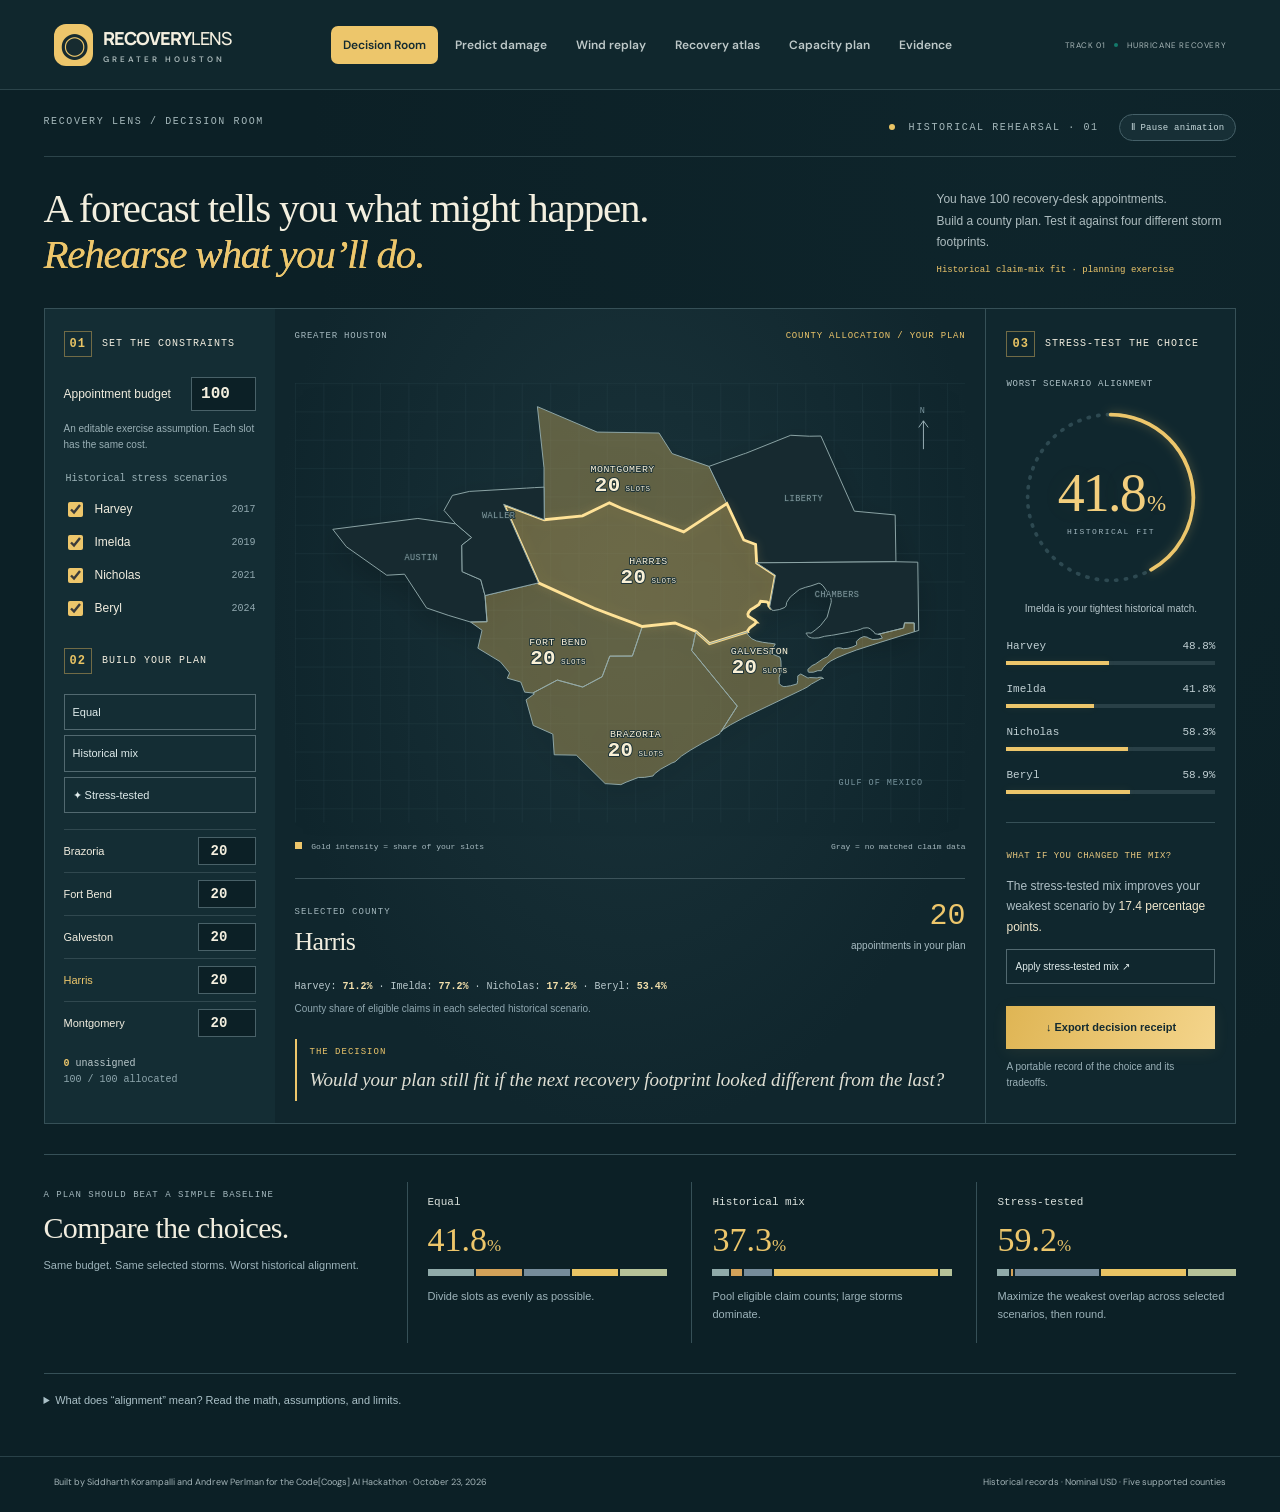
==== commit 9a1dad06: "Move presenter notes out of the app into a detailed external playbook Remove the Pitch guide tab and" ====
--- a/demo/index.html
+++ b/demo/index.html
@@ -1,7 +1,7 @@
 <!doctype html>
 <html lang="en"><head><meta charset="utf-8"><meta name="viewport" content="width=device-width,initial-scale=1"><meta name="description" content="Replay a six-hour gust model, explore historical Houston flood recovery, and build an editable outreach-capacity scenario."><title>Houston Recovery Lens</title><link rel="stylesheet" href="style.css"><link rel="stylesheet" href="upgrades.css"><link rel="stylesheet" href="decision.css"><link rel="stylesheet" href="motion.css"></head>
 <body>
-<header class="topbar"><a class="brand" href="#decision" aria-label="Recovery Lens home"><span class="brand-icon">◉</span><span>RECOVERY<span class="brand-light">LENS</span><small>GREATER HOUSTON</small></span></a><nav aria-label="Main navigation"><button class="nav active" data-page="decision">Decision Room</button><button class="nav" data-page="predict">Predict damage</button><button class="nav" data-page="replay">Wind replay</button><button class="nav" data-page="explore">Recovery atlas</button><button class="nav" data-page="capacity">Capacity plan</button><button class="nav" data-page="evidence">Evidence</button><button class="nav" data-page="present">Pitch guide</button></nav><span class="tag">TRACK 01 <i></i> HURRICANE RECOVERY</span></header>
+<header class="topbar"><a class="brand" href="#decision" aria-label="Recovery Lens home"><span class="brand-icon">◉</span><span>RECOVERY<span class="brand-light">LENS</span><small>GREATER HOUSTON</small></span></a><nav aria-label="Main navigation"><button class="nav active" data-page="decision">Decision Room</button><button class="nav" data-page="predict">Predict damage</button><button class="nav" data-page="replay">Wind replay</button><button class="nav" data-page="explore">Recovery atlas</button><button class="nav" data-page="capacity">Capacity plan</button><button class="nav" data-page="evidence">Evidence</button></nav><span class="tag">TRACK 01 <i></i> HURRICANE RECOVERY</span></header>
 <main id="app"><div class="loading">Loading the storm record…</div></main>
 <footer><span>Built by Siddharth Korampalli and Andrew Perlman for the Code[Coogs] AI Hackathon · October 23, 2026</span><span>Historical records · Nominal USD · Five supported counties</span></footer>
 <script src="data.js"></script><script src="predict.js"></script><script src="wind-data.js"></script><script src="wind.js"></script><script src="decision-data.js"></script><script src="decision.js"></script><script src="motion.js"></script><script src="predict-ui.js"></script><script src="app.js"></script>
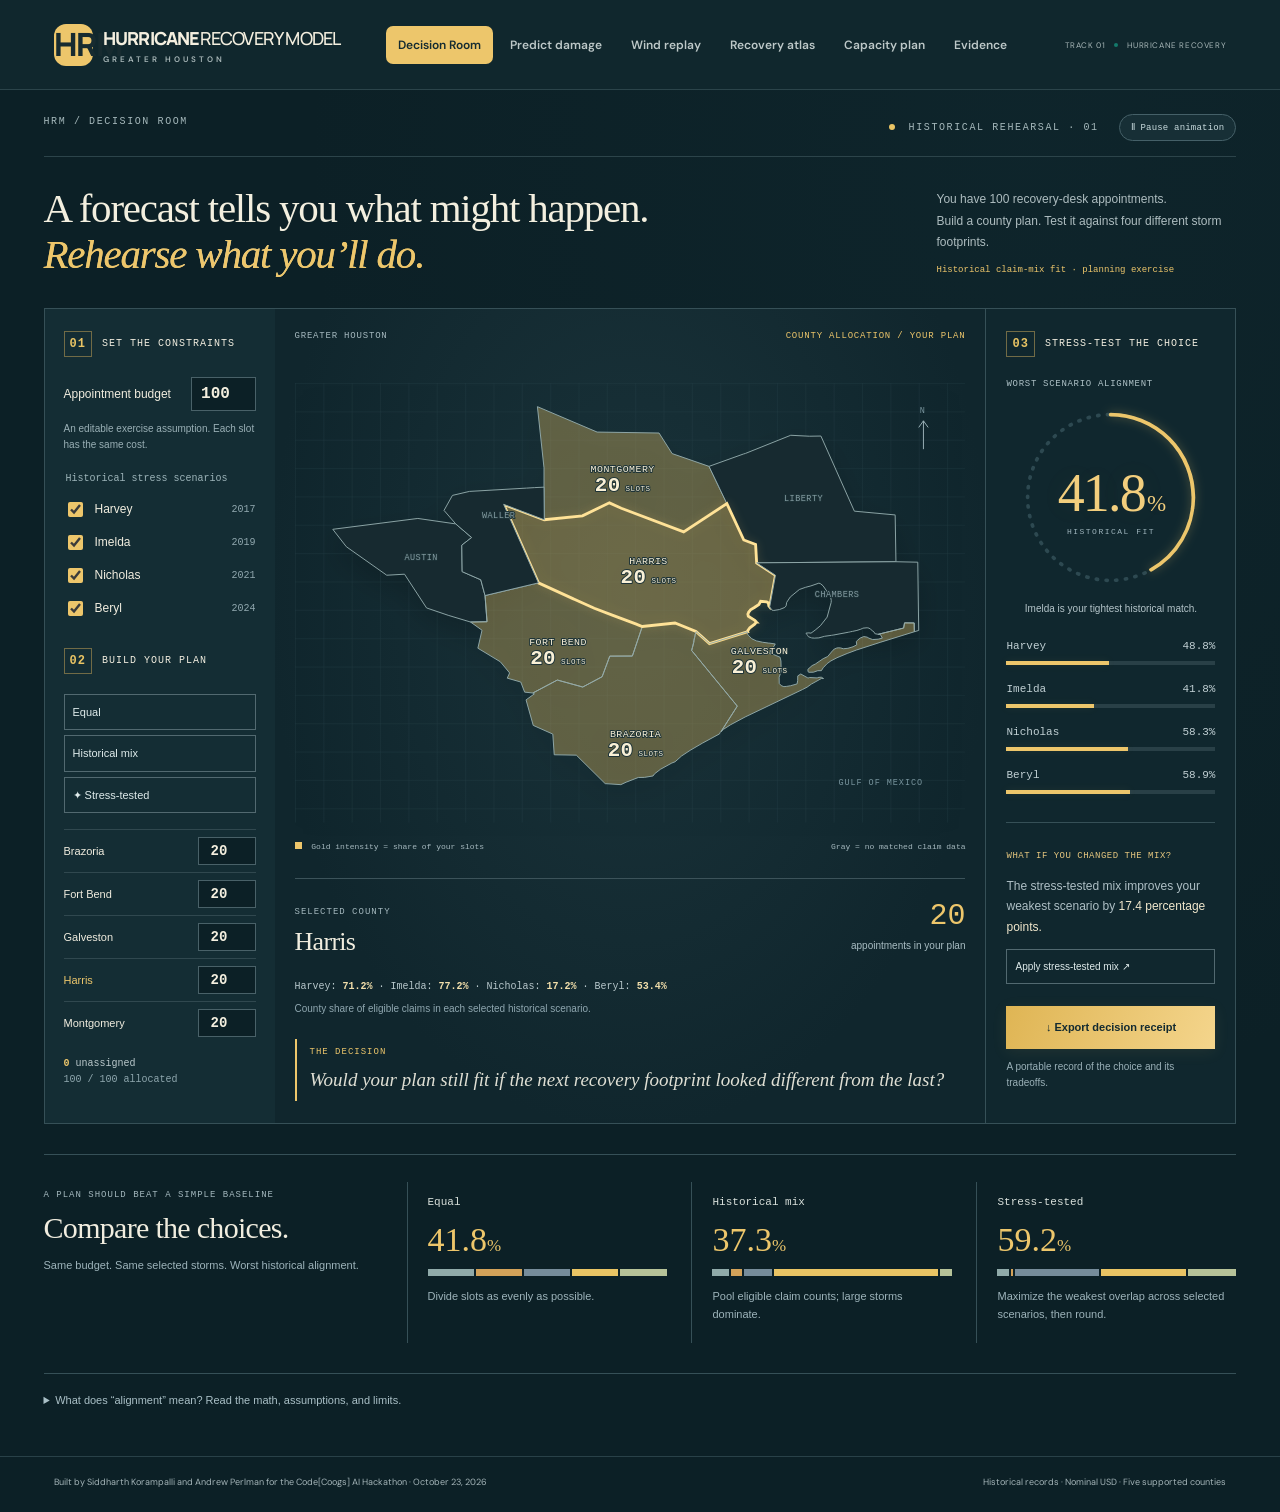
==== commit 5ff74b38: "Review damage experiment claims, expose full-event results, and refresh HRM playbook" ====
--- a/demo/index.html
+++ b/demo/index.html
@@ -1,7 +1,7 @@
 <!doctype html>
-<html lang="en"><head><meta charset="utf-8"><meta name="viewport" content="width=device-width,initial-scale=1"><meta name="description" content="Replay a six-hour gust model, explore historical Houston flood recovery, and build an editable outreach-capacity scenario."><title>Houston Recovery Lens</title><link rel="stylesheet" href="style.css"><link rel="stylesheet" href="upgrades.css"><link rel="stylesheet" href="decision.css"><link rel="stylesheet" href="motion.css"></head>
+<html lang="en"><head><meta charset="utf-8"><meta name="viewport" content="width=device-width,initial-scale=1"><meta name="description" content="Replay a six-hour gust model, explore historical Houston flood recovery, and build an editable outreach-capacity scenario."><title>Hurricane Recovery Model (HRM)</title><link rel="stylesheet" href="style.css"><link rel="stylesheet" href="upgrades.css"><link rel="stylesheet" href="decision.css"><link rel="stylesheet" href="motion.css"></head>
 <body>
-<header class="topbar"><a class="brand" href="#decision" aria-label="Recovery Lens home"><span class="brand-icon">◉</span><span>RECOVERY<span class="brand-light">LENS</span><small>GREATER HOUSTON</small></span></a><nav aria-label="Main navigation"><button class="nav active" data-page="decision">Decision Room</button><button class="nav" data-page="predict">Predict damage</button><button class="nav" data-page="replay">Wind replay</button><button class="nav" data-page="explore">Recovery atlas</button><button class="nav" data-page="capacity">Capacity plan</button><button class="nav" data-page="evidence">Evidence</button></nav><span class="tag">TRACK 01 <i></i> HURRICANE RECOVERY</span></header>
+<header class="topbar"><a class="brand" href="#decision" aria-label="Hurricane Recovery Model (HRM) home"><span class="brand-icon" aria-hidden="true">HRM</span><span class="brand-wordmark">HURRICANE<span class="brand-light">RECOVERY MODEL</span><small>GREATER HOUSTON</small></span></a><nav aria-label="Main navigation"><button class="nav active" data-page="decision">Decision Room</button><button class="nav" data-page="predict">Predict damage</button><button class="nav" data-page="replay">Wind replay</button><button class="nav" data-page="explore">Recovery atlas</button><button class="nav" data-page="capacity">Capacity plan</button><button class="nav" data-page="evidence">Evidence</button></nav><span class="tag">TRACK 01 <i></i> HURRICANE RECOVERY</span></header>
 <main id="app"><div class="loading">Loading the storm record…</div></main>
 <footer><span>Built by Siddharth Korampalli and Andrew Perlman for the Code[Coogs] AI Hackathon · October 23, 2026</span><span>Historical records · Nominal USD · Five supported counties</span></footer>
 <script src="data.js"></script><script src="predict.js"></script><script src="wind-data.js"></script><script src="wind.js"></script><script src="decision-data.js"></script><script src="decision.js"></script><script src="motion.js"></script><script src="predict-ui.js"></script><script src="app.js"></script>
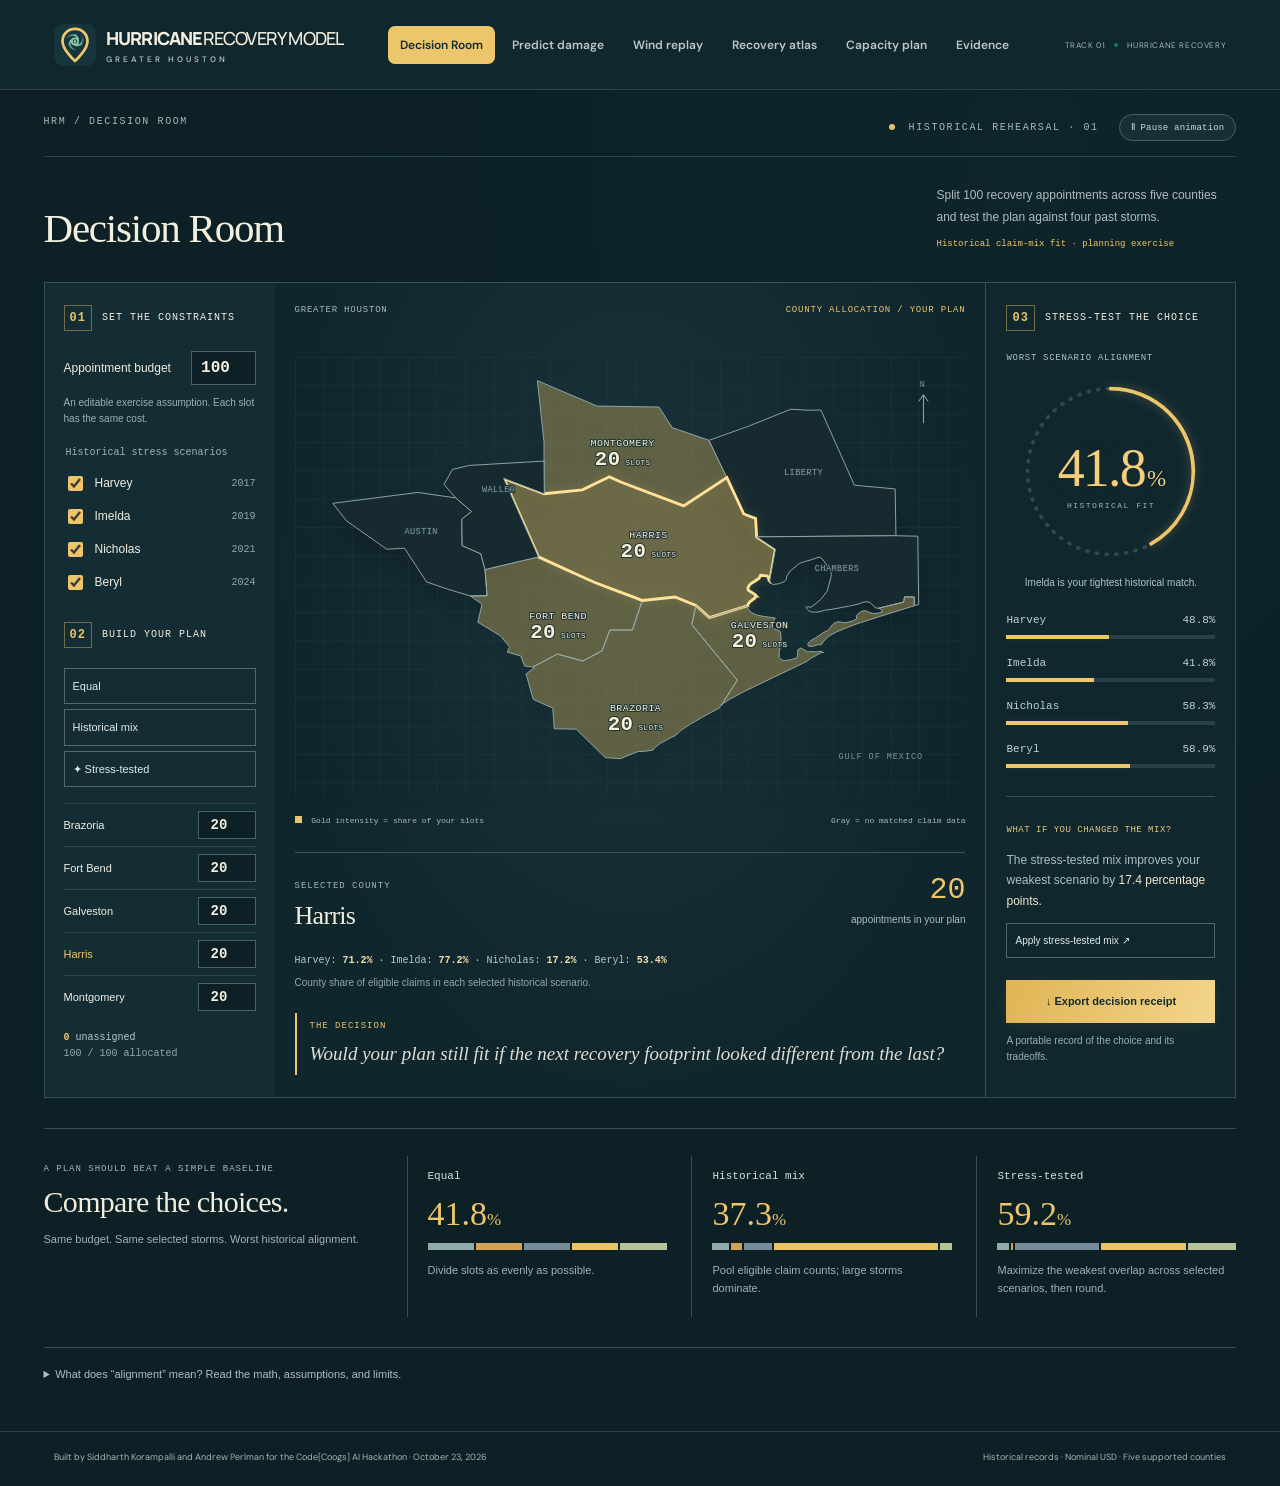
==== commit 62fe9d73: "Add the storm-pin logo to the top bar and browser tab A map pin with a three-arm hurricane inside, i" ====
--- a/demo/index.html
+++ b/demo/index.html
@@ -1,7 +1,7 @@
 <!doctype html>
-<html lang="en"><head><meta charset="utf-8"><meta name="viewport" content="width=device-width,initial-scale=1"><meta name="description" content="Replay a six-hour gust model, explore historical Houston flood recovery, and build an editable outreach-capacity scenario."><title>Hurricane Recovery Model (HRM)</title><link rel="stylesheet" href="style.css"><link rel="stylesheet" href="upgrades.css"><link rel="stylesheet" href="decision.css"><link rel="stylesheet" href="motion.css"></head>
+<html lang="en"><head><meta charset="utf-8"><meta name="viewport" content="width=device-width,initial-scale=1"><meta name="description" content="Replay a six-hour gust model, explore historical Houston flood recovery, and build an editable outreach-capacity scenario."><title>Hurricane Recovery Model (HRM)</title><link rel="icon" type="image/svg+xml" href="data:image/svg+xml,%3Csvg xmlns="http://www.w3.org/2000/svg" viewBox="0 0 64 64" role="img" aria-label="HRM storm pin"%3E%3Crect width="64" height="64" rx="14" fill="#16343b"/%3E%3Cpath d="M32 7.5 C20.9 7.5 13 15.8 13 26.3 C13 39.8 32 56.5 32 56.5 C32 56.5 51 39.8 51 26.3 C51 15.8 43.1 7.5 32 7.5 Z" fill="none" stroke="#edc66b" stroke-width="4.2" stroke-linejoin="round"/%3E%3Cpath d="M35.31 16.54 L34.77 16.10 L34.17 15.76 L33.54 15.47 L32.88 15.22 L32.20 15.03 L31.49 14.88 L30.77 14.78 L30.04 14.73 L29.30 14.72 L28.55 14.77 L27.79 14.87 L27.04 15.02 L26.29 15.22 L25.55 15.47 L24.82 15.77 L24.10 16.12 L23.40 16.52 L22.71 16.96 L22.06 17.46 L21.43 18.00 L20.82 18.58 L20.26 19.20 L19.72 19.87 L19.23 20.57 L18.77 21.31 L18.36 22.08 L17.99 22.89 L17.67 23.72 L17.67 23.72 L18.03 22.90 L18.44 22.11 L18.90 21.36 L19.40 20.65 L19.94 19.99 L20.52 19.37 L21.12 18.79 L21.76 18.26 L22.42 17.79 L23.10 17.36 L23.80 16.98 L24.51 16.66 L25.23 16.39 L25.96 16.17 L26.69 16.00 L27.42 15.89 L28.14 15.82 L28.85 15.81 L29.55 15.85 L30.24 15.93 L30.91 16.06 L31.55 16.24 L32.17 16.46 L32.76 16.73 L33.32 17.03 L33.84 17.38 L34.32 17.77 L34.74 18.24 Z" fill="#7fd1b4" opacity=".5"/%3E%3Cpath d="M38.97 34.35 L39.62 34.09 L40.22 33.75 L40.78 33.35 L41.32 32.90 L41.84 32.41 L42.32 31.87 L42.76 31.30 L43.18 30.69 L43.55 30.05 L43.88 29.37 L44.17 28.67 L44.42 27.95 L44.62 27.20 L44.78 26.43 L44.89 25.64 L44.94 24.85 L44.95 24.04 L44.90 23.23 L44.80 22.41 L44.65 21.59 L44.45 20.78 L44.19 19.98 L43.88 19.18 L43.52 18.40 L43.11 17.64 L42.64 16.89 L42.13 16.17 L41.57 15.48 L41.57 15.48 L42.11 16.20 L42.58 16.95 L43.00 17.72 L43.36 18.51 L43.67 19.31 L43.92 20.12 L44.12 20.93 L44.25 21.75 L44.34 22.56 L44.37 23.36 L44.34 24.15 L44.27 24.93 L44.14 25.69 L43.97 26.43 L43.75 27.15 L43.48 27.84 L43.18 28.49 L42.83 29.12 L42.45 29.71 L42.03 30.26 L41.58 30.77 L41.11 31.24 L40.61 31.67 L40.08 32.05 L39.54 32.38 L38.98 32.66 L38.40 32.88 L37.78 33.00 Z" fill="#7fd1b4" opacity=".5"/%3E%3Cpath d="M21.72 28.61 L21.61 29.30 L21.61 29.99 L21.68 30.68 L21.79 31.38 L21.97 32.06 L22.19 32.75 L22.46 33.42 L22.78 34.08 L23.15 34.73 L23.57 35.35 L24.03 35.96 L24.54 36.54 L25.08 37.08 L25.67 37.60 L26.30 38.09 L26.96 38.53 L27.66 38.94 L28.38 39.31 L29.14 39.63 L29.92 39.91 L30.73 40.14 L31.55 40.32 L32.40 40.45 L33.25 40.53 L34.12 40.55 L35.00 40.52 L35.88 40.44 L36.76 40.30 L36.76 40.30 L35.87 40.40 L34.98 40.44 L34.10 40.41 L33.24 40.33 L32.39 40.20 L31.56 40.01 L30.76 39.77 L29.99 39.49 L29.24 39.16 L28.53 38.78 L27.86 38.36 L27.22 37.91 L26.63 37.42 L26.07 36.90 L25.56 36.35 L25.10 35.78 L24.69 35.18 L24.32 34.57 L24.00 33.94 L23.73 33.31 L23.51 32.66 L23.34 32.02 L23.22 31.37 L23.15 30.73 L23.14 30.09 L23.18 29.46 L23.28 28.85 L23.48 28.25 Z" fill="#7fd1b4" opacity=".5"/%3E%3Ccircle cx="32" cy="26.5" r="6.1" fill="#7fd1b4"/%3E%3Cpath d="M37.53 24.16 L37.71 23.43 L37.71 22.71 L37.60 21.98 L37.39 21.26 L37.07 20.56 L36.67 19.87 L36.18 19.22 L35.60 18.61 L34.94 18.06 L34.21 17.56 L33.41 17.14 L32.55 16.79 L31.64 16.53 L30.68 16.36 L29.69 16.28 L28.68 16.31 L27.65 16.43 L26.62 16.67 L25.60 17.01 L24.59 17.46 L23.62 18.02 L22.69 18.68 L21.81 19.44 L20.99 20.30 L20.25 21.25 L19.59 22.29 L19.01 23.40 L18.54 24.58 L18.54 24.58 L19.10 23.42 L19.77 22.35 L20.53 21.37 L21.36 20.51 L22.26 19.75 L23.21 19.12 L24.19 18.59 L25.19 18.19 L26.20 17.91 L27.21 17.74 L28.19 17.69 L29.15 17.74 L30.06 17.90 L30.91 18.15 L31.71 18.48 L32.43 18.89 L33.07 19.37 L33.63 19.90 L34.10 20.48 L34.47 21.09 L34.75 21.71 L34.92 22.35 L35.00 22.98 L34.98 23.60 L34.87 24.19 L34.65 24.74 L34.33 25.25 L33.84 25.72 Z" fill="#7fd1b4"/%3E%3Cpath d="M31.26 32.45 L31.80 32.98 L32.43 33.34 L33.11 33.61 L33.84 33.78 L34.61 33.87 L35.41 33.86 L36.22 33.76 L37.03 33.56 L37.84 33.27 L38.63 32.88 L39.40 32.40 L40.13 31.83 L40.82 31.17 L41.44 30.43 L42.00 29.61 L42.49 28.72 L42.89 27.77 L43.20 26.76 L43.42 25.70 L43.53 24.61 L43.54 23.49 L43.43 22.35 L43.21 21.20 L42.87 20.07 L42.42 18.95 L41.86 17.86 L41.18 16.80 L40.39 15.80 L40.39 15.80 L41.12 16.87 L41.71 17.98 L42.17 19.13 L42.51 20.28 L42.71 21.44 L42.79 22.58 L42.75 23.69 L42.60 24.76 L42.34 25.78 L41.98 26.73 L41.53 27.61 L41.01 28.41 L40.42 29.12 L39.78 29.74 L39.09 30.26 L38.37 30.68 L37.64 31.00 L36.90 31.21 L36.17 31.33 L35.45 31.35 L34.77 31.27 L34.13 31.11 L33.55 30.86 L33.02 30.53 L32.57 30.14 L32.20 29.68 L31.92 29.15 L31.75 28.48 Z" fill="#7fd1b4"/%3E%3Cpath d="M27.21 22.88 L26.49 23.09 L25.86 23.45 L25.29 23.91 L24.77 24.45 L24.32 25.08 L23.93 25.77 L23.61 26.52 L23.37 27.33 L23.22 28.18 L23.16 29.06 L23.19 29.96 L23.32 30.88 L23.55 31.80 L23.88 32.71 L24.30 33.61 L24.83 34.47 L25.46 35.30 L26.18 36.07 L26.98 36.79 L27.87 37.43 L28.84 38.00 L29.88 38.47 L30.98 38.86 L32.13 39.13 L33.33 39.30 L34.56 39.36 L35.81 39.30 L37.07 39.12 L37.07 39.12 L35.78 39.21 L34.52 39.17 L33.30 39.00 L32.13 38.71 L31.03 38.31 L30.00 37.80 L29.06 37.21 L28.21 36.55 L27.46 35.81 L26.81 35.03 L26.27 34.20 L25.84 33.35 L25.52 32.48 L25.31 31.62 L25.20 30.76 L25.20 29.93 L25.29 29.14 L25.47 28.39 L25.74 27.70 L26.08 27.07 L26.48 26.52 L26.94 26.04 L27.45 25.66 L28.00 25.37 L28.57 25.17 L29.15 25.08 L29.75 25.11 L30.40 25.29 Z" fill="#7fd1b4"/%3E%3Ccircle cx="32" cy="26.5" r="3.3" fill="#16343b"/%3E%3Ccircle cx="32" cy="26.5" r="1.9" fill="#edc66b"/%3E%3C/svg%3E"><link rel="stylesheet" href="style.css"><link rel="stylesheet" href="upgrades.css"><link rel="stylesheet" href="decision.css"><link rel="stylesheet" href="theme.css"><link rel="stylesheet" href="motion.css"></head>
 <body>
-<header class="topbar"><a class="brand" href="#decision" aria-label="Hurricane Recovery Model (HRM) home"><span class="brand-icon" aria-hidden="true">HRM</span><span class="brand-wordmark">HURRICANE<span class="brand-light">RECOVERY MODEL</span><small>GREATER HOUSTON</small></span></a><nav aria-label="Main navigation"><button class="nav active" data-page="decision">Decision Room</button><button class="nav" data-page="predict">Predict damage</button><button class="nav" data-page="replay">Wind replay</button><button class="nav" data-page="explore">Recovery atlas</button><button class="nav" data-page="capacity">Capacity plan</button><button class="nav" data-page="evidence">Evidence</button></nav><span class="tag">TRACK 01 <i></i> HURRICANE RECOVERY</span></header>
+<header class="topbar"><a class="brand" href="#decision" aria-label="Hurricane Recovery Model (HRM) home"><span class="brand-icon" aria-hidden="true"><svg xmlns="http://www.w3.org/2000/svg" viewBox="0 0 64 64" aria-hidden="true" focusable="false"><rect width="64" height="64" rx="14" fill="#16343b"/><path d="M32 7.5 C20.9 7.5 13 15.8 13 26.3 C13 39.8 32 56.5 32 56.5 C32 56.5 51 39.8 51 26.3 C51 15.8 43.1 7.5 32 7.5 Z" fill="none" stroke="#edc66b" stroke-width="4.2" stroke-linejoin="round"/><path d="M35.31 16.54 L34.77 16.10 L34.17 15.76 L33.54 15.47 L32.88 15.22 L32.20 15.03 L31.49 14.88 L30.77 14.78 L30.04 14.73 L29.30 14.72 L28.55 14.77 L27.79 14.87 L27.04 15.02 L26.29 15.22 L25.55 15.47 L24.82 15.77 L24.10 16.12 L23.40 16.52 L22.71 16.96 L22.06 17.46 L21.43 18.00 L20.82 18.58 L20.26 19.20 L19.72 19.87 L19.23 20.57 L18.77 21.31 L18.36 22.08 L17.99 22.89 L17.67 23.72 L17.67 23.72 L18.03 22.90 L18.44 22.11 L18.90 21.36 L19.40 20.65 L19.94 19.99 L20.52 19.37 L21.12 18.79 L21.76 18.26 L22.42 17.79 L23.10 17.36 L23.80 16.98 L24.51 16.66 L25.23 16.39 L25.96 16.17 L26.69 16.00 L27.42 15.89 L28.14 15.82 L28.85 15.81 L29.55 15.85 L30.24 15.93 L30.91 16.06 L31.55 16.24 L32.17 16.46 L32.76 16.73 L33.32 17.03 L33.84 17.38 L34.32 17.77 L34.74 18.24 Z" fill="#7fd1b4" opacity=".5"/><path d="M38.97 34.35 L39.62 34.09 L40.22 33.75 L40.78 33.35 L41.32 32.90 L41.84 32.41 L42.32 31.87 L42.76 31.30 L43.18 30.69 L43.55 30.05 L43.88 29.37 L44.17 28.67 L44.42 27.95 L44.62 27.20 L44.78 26.43 L44.89 25.64 L44.94 24.85 L44.95 24.04 L44.90 23.23 L44.80 22.41 L44.65 21.59 L44.45 20.78 L44.19 19.98 L43.88 19.18 L43.52 18.40 L43.11 17.64 L42.64 16.89 L42.13 16.17 L41.57 15.48 L41.57 15.48 L42.11 16.20 L42.58 16.95 L43.00 17.72 L43.36 18.51 L43.67 19.31 L43.92 20.12 L44.12 20.93 L44.25 21.75 L44.34 22.56 L44.37 23.36 L44.34 24.15 L44.27 24.93 L44.14 25.69 L43.97 26.43 L43.75 27.15 L43.48 27.84 L43.18 28.49 L42.83 29.12 L42.45 29.71 L42.03 30.26 L41.58 30.77 L41.11 31.24 L40.61 31.67 L40.08 32.05 L39.54 32.38 L38.98 32.66 L38.40 32.88 L37.78 33.00 Z" fill="#7fd1b4" opacity=".5"/><path d="M21.72 28.61 L21.61 29.30 L21.61 29.99 L21.68 30.68 L21.79 31.38 L21.97 32.06 L22.19 32.75 L22.46 33.42 L22.78 34.08 L23.15 34.73 L23.57 35.35 L24.03 35.96 L24.54 36.54 L25.08 37.08 L25.67 37.60 L26.30 38.09 L26.96 38.53 L27.66 38.94 L28.38 39.31 L29.14 39.63 L29.92 39.91 L30.73 40.14 L31.55 40.32 L32.40 40.45 L33.25 40.53 L34.12 40.55 L35.00 40.52 L35.88 40.44 L36.76 40.30 L36.76 40.30 L35.87 40.40 L34.98 40.44 L34.10 40.41 L33.24 40.33 L32.39 40.20 L31.56 40.01 L30.76 39.77 L29.99 39.49 L29.24 39.16 L28.53 38.78 L27.86 38.36 L27.22 37.91 L26.63 37.42 L26.07 36.90 L25.56 36.35 L25.10 35.78 L24.69 35.18 L24.32 34.57 L24.00 33.94 L23.73 33.31 L23.51 32.66 L23.34 32.02 L23.22 31.37 L23.15 30.73 L23.14 30.09 L23.18 29.46 L23.28 28.85 L23.48 28.25 Z" fill="#7fd1b4" opacity=".5"/><circle cx="32" cy="26.5" r="6.1" fill="#7fd1b4"/><path d="M37.53 24.16 L37.71 23.43 L37.71 22.71 L37.60 21.98 L37.39 21.26 L37.07 20.56 L36.67 19.87 L36.18 19.22 L35.60 18.61 L34.94 18.06 L34.21 17.56 L33.41 17.14 L32.55 16.79 L31.64 16.53 L30.68 16.36 L29.69 16.28 L28.68 16.31 L27.65 16.43 L26.62 16.67 L25.60 17.01 L24.59 17.46 L23.62 18.02 L22.69 18.68 L21.81 19.44 L20.99 20.30 L20.25 21.25 L19.59 22.29 L19.01 23.40 L18.54 24.58 L18.54 24.58 L19.10 23.42 L19.77 22.35 L20.53 21.37 L21.36 20.51 L22.26 19.75 L23.21 19.12 L24.19 18.59 L25.19 18.19 L26.20 17.91 L27.21 17.74 L28.19 17.69 L29.15 17.74 L30.06 17.90 L30.91 18.15 L31.71 18.48 L32.43 18.89 L33.07 19.37 L33.63 19.90 L34.10 20.48 L34.47 21.09 L34.75 21.71 L34.92 22.35 L35.00 22.98 L34.98 23.60 L34.87 24.19 L34.65 24.74 L34.33 25.25 L33.84 25.72 Z" fill="#7fd1b4"/><path d="M31.26 32.45 L31.80 32.98 L32.43 33.34 L33.11 33.61 L33.84 33.78 L34.61 33.87 L35.41 33.86 L36.22 33.76 L37.03 33.56 L37.84 33.27 L38.63 32.88 L39.40 32.40 L40.13 31.83 L40.82 31.17 L41.44 30.43 L42.00 29.61 L42.49 28.72 L42.89 27.77 L43.20 26.76 L43.42 25.70 L43.53 24.61 L43.54 23.49 L43.43 22.35 L43.21 21.20 L42.87 20.07 L42.42 18.95 L41.86 17.86 L41.18 16.80 L40.39 15.80 L40.39 15.80 L41.12 16.87 L41.71 17.98 L42.17 19.13 L42.51 20.28 L42.71 21.44 L42.79 22.58 L42.75 23.69 L42.60 24.76 L42.34 25.78 L41.98 26.73 L41.53 27.61 L41.01 28.41 L40.42 29.12 L39.78 29.74 L39.09 30.26 L38.37 30.68 L37.64 31.00 L36.90 31.21 L36.17 31.33 L35.45 31.35 L34.77 31.27 L34.13 31.11 L33.55 30.86 L33.02 30.53 L32.57 30.14 L32.20 29.68 L31.92 29.15 L31.75 28.48 Z" fill="#7fd1b4"/><path d="M27.21 22.88 L26.49 23.09 L25.86 23.45 L25.29 23.91 L24.77 24.45 L24.32 25.08 L23.93 25.77 L23.61 26.52 L23.37 27.33 L23.22 28.18 L23.16 29.06 L23.19 29.96 L23.32 30.88 L23.55 31.80 L23.88 32.71 L24.30 33.61 L24.83 34.47 L25.46 35.30 L26.18 36.07 L26.98 36.79 L27.87 37.43 L28.84 38.00 L29.88 38.47 L30.98 38.86 L32.13 39.13 L33.33 39.30 L34.56 39.36 L35.81 39.30 L37.07 39.12 L37.07 39.12 L35.78 39.21 L34.52 39.17 L33.30 39.00 L32.13 38.71 L31.03 38.31 L30.00 37.80 L29.06 37.21 L28.21 36.55 L27.46 35.81 L26.81 35.03 L26.27 34.20 L25.84 33.35 L25.52 32.48 L25.31 31.62 L25.20 30.76 L25.20 29.93 L25.29 29.14 L25.47 28.39 L25.74 27.70 L26.08 27.07 L26.48 26.52 L26.94 26.04 L27.45 25.66 L28.00 25.37 L28.57 25.17 L29.15 25.08 L29.75 25.11 L30.40 25.29 Z" fill="#7fd1b4"/><circle cx="32" cy="26.5" r="3.3" fill="#16343b"/><circle cx="32" cy="26.5" r="1.9" fill="#edc66b"/></svg></span><span class="brand-wordmark">HURRICANE<span class="brand-light">RECOVERY MODEL</span><small>GREATER HOUSTON</small></span></a><nav aria-label="Main navigation"><button class="nav active" data-page="decision">Decision Room</button><button class="nav" data-page="predict">Predict damage</button><button class="nav" data-page="replay">Wind replay</button><button class="nav" data-page="explore">Recovery atlas</button><button class="nav" data-page="capacity">Capacity plan</button><button class="nav" data-page="evidence">Evidence</button></nav><span class="tag">TRACK 01 <i></i> HURRICANE RECOVERY</span></header>
 <main id="app"><div class="loading">Loading the storm record…</div></main>
 <footer><span>Built by Siddharth Korampalli and Andrew Perlman for the Code[Coogs] AI Hackathon · October 23, 2026</span><span>Historical records · Nominal USD · Five supported counties</span></footer>
 <script src="data.js"></script><script src="predict.js"></script><script src="wind-data.js"></script><script src="wind.js"></script><script src="decision-data.js"></script><script src="decision.js"></script><script src="motion.js"></script><script src="predict-ui.js"></script><script src="app.js"></script>
--- a/demo/theme.css
+++ b/demo/theme.css
@@ -0,0 +1,58 @@
+/* Control Room theme: carries the Decision Room's dark teal, gold, serif and monospace look to the other tabs */
+body:not(.decision-page){--t-bg:#0c2026;--t-card:#142d34;--t-card2:#10262d;--t-field:#0c2026;--t-line:#30484f;--t-ink:#f1eddf;--t-muted:#a5b8bb;--t-accent:#edc66b;--t-hi:#edc66b;--t-on-hi:#142b31;--t-warm:#e39a5b;--t-bar:#5d7a73;--t-link:#edc66b;--t-feature:#1c3a40;--t-feature-line:#4d6a62;--t-feature-ink:#f1eddf;--t-head:Georgia,serif;--t-label:ui-monospace,Consolas,monospace;--t-h1w:400;--t-warn-bg:#2d2a1f;--t-warn-line:#6e5f39;--t-warn-ink:#f2dfab}
+body:not(.decision-page){background:var(--t-bg);color:var(--t-ink);
+ --ink:var(--t-ink);--muted:var(--t-muted);--line:var(--t-line);--cream:var(--t-bg);--white:var(--t-field);--green:var(--t-accent);--lime:var(--t-hi);--orange:var(--t-warm)}
+body:not(.decision-page) main{background:var(--t-main,transparent)}
+body:not(.decision-page) h1,body:not(.decision-page) h2,body:not(.decision-page) h3{font-family:var(--t-head);color:var(--t-head-ink,var(--t-ink))}
+body:not(.decision-page) h1{font-weight:var(--t-h1w,650)}
+body:not(.decision-page) .eyebrow,body:not(.decision-page) .metric .label,body:not(.decision-page) .pill,body:not(.decision-page) .stormbar>span{font-family:var(--t-label)}
+body:not(.decision-page) .eyebrow{color:var(--t-hi)}body:not(.decision-page) .eyebrow:before{background:var(--t-hi)}
+body:not(.decision-page) .card,body:not(.decision-page) .metric,body:not(.decision-page) .panel,body:not(.decision-page) .replay-toolbar,body:not(.decision-page) .storm-options,body:not(.decision-page) .legacy-evidence{background:var(--t-card);border-color:var(--t-line);color:var(--t-ink)}
+body:not(.decision-page) .metric.accent,body:not(.decision-page) .outlook{background:var(--t-feature);border-color:var(--t-feature-line);color:var(--t-feature-ink)}
+body:not(.decision-page) .metric.accent strong,body:not(.decision-page) .outlook-value{color:var(--t-hi)}
+body:not(.decision-page) .storm.active{background:var(--t-hi);color:var(--t-on-hi)}
+body:not(.decision-page) .map-bottom,body:not(.decision-page) .scrubber,body:not(.decision-page) .replay-caption,body:not(.decision-page) .insight,body:not(.decision-page) .split>div{background:var(--t-card2);color:var(--t-muted)}
+body:not(.decision-page) .observed{background:var(--t-card2);border-color:var(--t-line)}
+body:not(.decision-page) .observed .label,body:not(.decision-page) .observed p,body:not(.decision-page) .range{color:var(--t-muted);border-color:var(--t-line)}
+body:not(.decision-page) .observed .value{color:var(--t-hi)}
+body:not(.decision-page) .hero-note{background:var(--t-card2);border-color:var(--t-line);color:var(--t-muted)}
+body:not(.decision-page) .hero-note strong{color:var(--t-hi)}
+body:not(.decision-page) select,body:not(.decision-page) input[type=number],body:not(.decision-page) .plan-fields input,body:not(.decision-page) .demand-row input,body:not(.decision-page) .secondary{background:var(--t-field);color:var(--t-ink);border-color:var(--t-line)}
+body:not(.decision-page) .primary,body:not(.decision-page) .reveal-button{background:var(--t-hi);color:var(--t-on-hi)}
+body:not(.decision-page) .bartrack{background:var(--t-card2)}
+body:not(.decision-page) .barfill{background:var(--t-bar)}body:not(.decision-page) .barrow.active .barfill{background:var(--t-hi)}
+body:not(.decision-page) .demand-row,body:not(.decision-page) .evidence-table th,body:not(.decision-page) .evidence-table td{border-color:var(--t-line)}
+body:not(.decision-page) .source-tag{background:var(--t-card2);color:var(--t-hi)}
+body:not(.decision-page) .warning{background:var(--t-warn-bg);border-color:var(--t-warn-line);color:var(--t-warn-ink)}
+body:not(.decision-page) .quote,body:not(.decision-page) .data-note strong{color:var(--t-ink)}
+body:not(.decision-page) a{color:var(--t-link)}
+body:not(.decision-page) footer{border-color:var(--t-line);color:var(--t-muted)}
+body:not(.decision-page) .map-wrap svg>rect:first-child{fill:var(--t-card2)}
+body:not(.decision-page) .county{stroke:var(--t-card)}
+body:not(.decision-page) .county.unsupported{fill:var(--t-card2);stroke:var(--t-line)}
+body:not(.decision-page) .map-label{fill:var(--t-ink);stroke:var(--t-card)}
+body:not(.decision-page) .map-label.unsupported{fill:var(--t-muted)}
+body:not(.decision-page) svg text[fill="#63777e"],body:not(.decision-page) svg text[fill="#a5bab6"]{fill:var(--t-muted)}
+body:not(.decision-page) svg line[stroke="#e4e9e4"],body:not(.decision-page) svg line[stroke="#dfe5df"]{stroke:var(--t-line)}
+body:not(.decision-page) svg [fill="#173d44"]{fill:var(--t-ink)}body:not(.decision-page) svg [stroke="#173d44"]{stroke:var(--t-ink)}
+body:not(.decision-page) svg [fill="#eef4e9"]{fill:var(--t-card2)}
+body:not(.decision-page) .chart-key i[style*="#173d44"]{background:var(--t-ink)!important}
+
+/* same shapes and type as the Decision Room: square edges, Arial text, Georgia numbers, monospace labels */
+body:not(.decision-page){font-family:Arial,sans-serif;--t-line:#365057}
+body:not(.decision-page) .card,body:not(.decision-page) .metric,body:not(.decision-page) .panel,body:not(.decision-page) .replay-toolbar,body:not(.decision-page) .storm-options,body:not(.decision-page) .storm,body:not(.decision-page) .observed,body:not(.decision-page) .hero-note,body:not(.decision-page) .insight,body:not(.decision-page) .split>div,body:not(.decision-page) .warning,body:not(.decision-page) .legacy-evidence,body:not(.decision-page) .pill,body:not(.decision-page) .source-tag,body:not(.decision-page) .bartrack,body:not(.decision-page) .barfill,body:not(.decision-page) select,body:not(.decision-page) input,body:not(.decision-page) button{border-radius:0}
+body:not(.decision-page) .metric strong,body:not(.decision-page) .observed .value,body:not(.decision-page) .outlook-value,body:not(.decision-page) .reveal-result>strong,body:not(.decision-page) .local-stats strong{font-family:Georgia,serif;font-weight:400}
+body:not(.decision-page) .metric .label,body:not(.decision-page) .observed .label,body:not(.decision-page) .field,body:not(.decision-page) .chart-key,body:not(.decision-page) .map-caption,body:not(.decision-page) .scrub-labels,body:not(.decision-page) .evidence-table th,body:not(.decision-page) .replay-toolbar label,body:not(.decision-page) .plan-fields label,body:not(.decision-page) .plan-source,body:not(.decision-page) .scope-line,body:not(.decision-page) .reveal-result>span{font-family:ui-monospace,Consolas,monospace;letter-spacing:.6px}
+body:not(.decision-page) input[type=number],body:not(.decision-page) .plan-fields input,body:not(.decision-page) .demand-row input{font-family:ui-monospace,Consolas,monospace;font-weight:600;border-color:#496168}
+body:not(.decision-page) .secondary{background:transparent;border-color:#526970;color:#dfebeb}
+body:not(.decision-page) .secondary:hover{color:#edc66b;border-color:#edc66b;background:#23383a}
+body:not(.decision-page) .primary,body:not(.decision-page) .reveal-button{font-weight:bold}
+body:not(.decision-page) button:hover{filter:brightness(1.12)}
+body:not(.decision-page) .barfill{background:#5d7a73}body:not(.decision-page) .barrow.active .barfill,body:not(.decision-page) .capacity-layout .barfill{background:#edc66b!important}
+body:not(.decision-page) .replay-chart-wrap,body:not(.decision-page) .map-wrap{background:radial-gradient(ellipse at 50% 35%,#1b343b,#142d34 72%)}
+body:not(.decision-page) .field input[type=number]{border-radius:0}
+body:not(.decision-page) .detail select{max-width:65%;font-family:Arial,sans-serif;letter-spacing:0}
+/* storm-pin logo in the top bar */
+.topbar .brand .brand-icon{width:42px;height:42px;background:none;border-radius:0;line-height:0;padding:0}
+.topbar .brand .brand-icon svg{width:100%;height:100%;display:block}
+@media(max-width:760px){.topbar .brand .brand-icon{width:34px;height:34px}}
